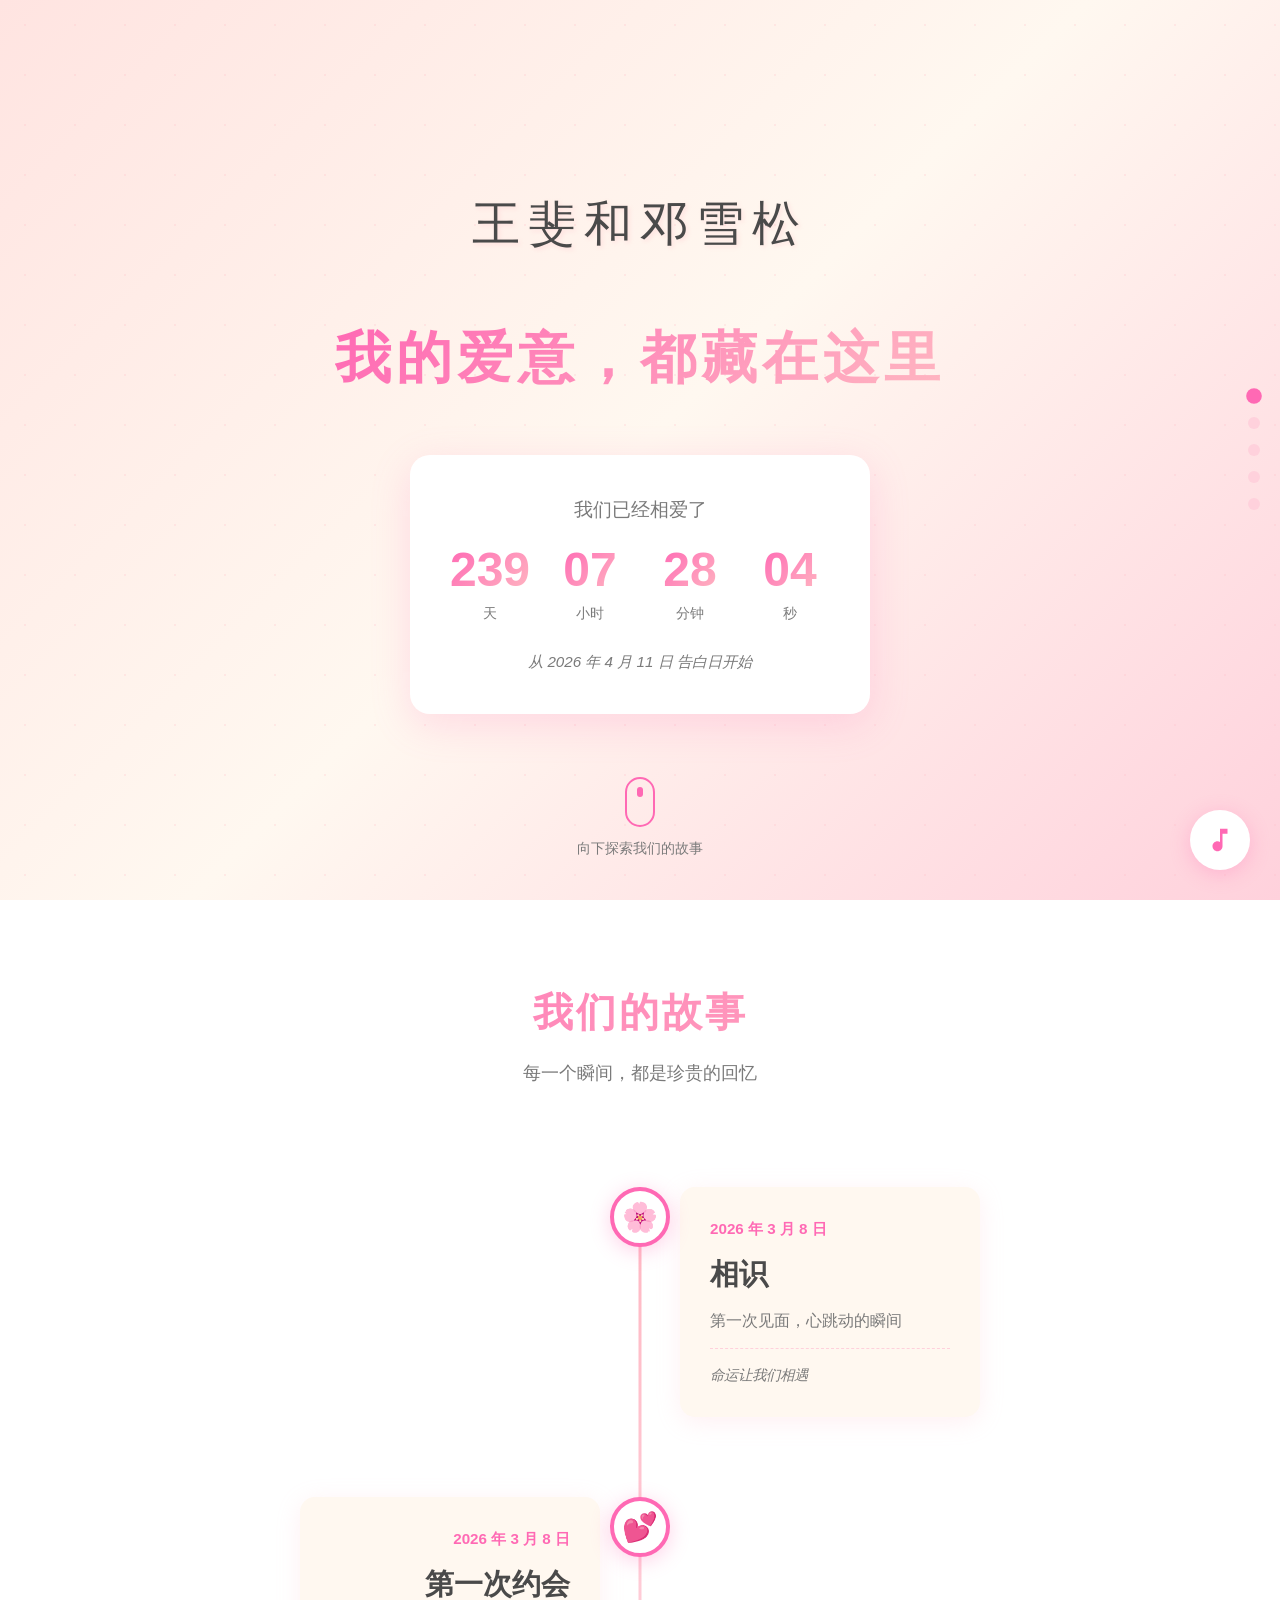
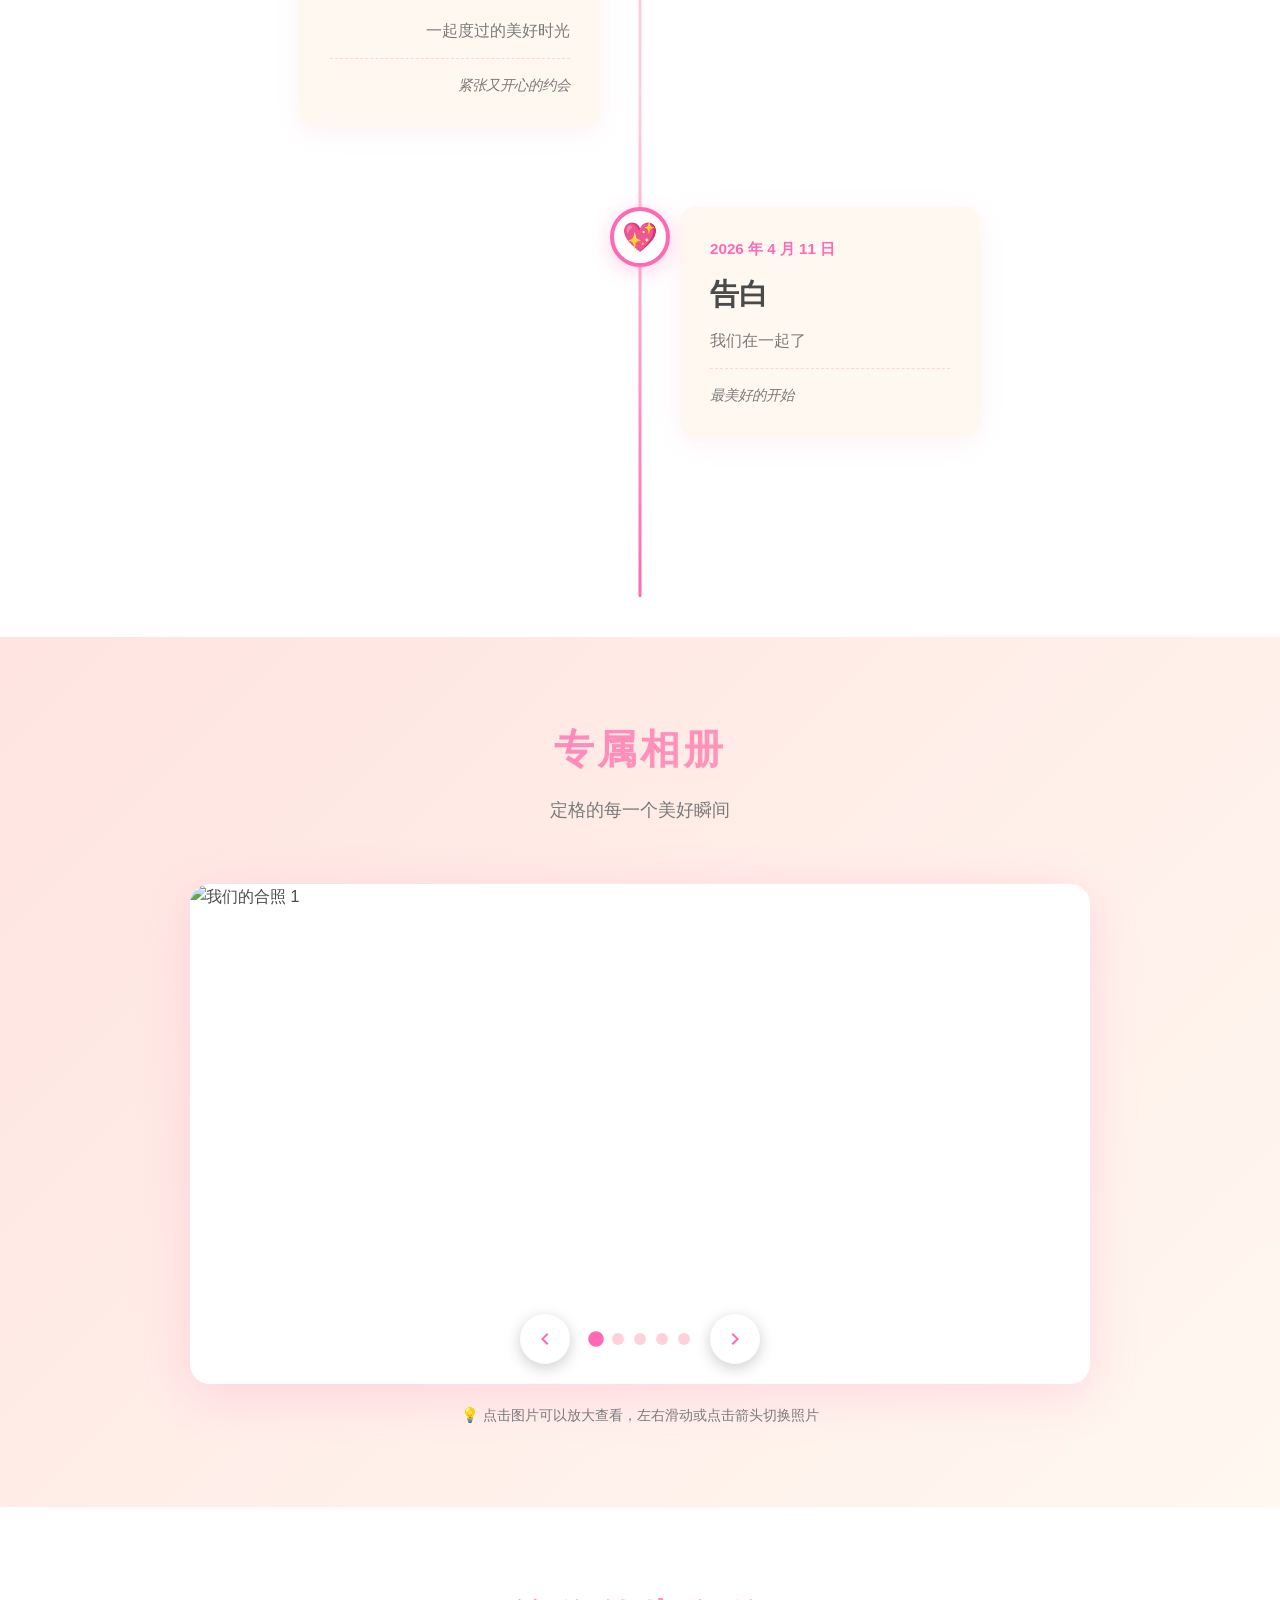
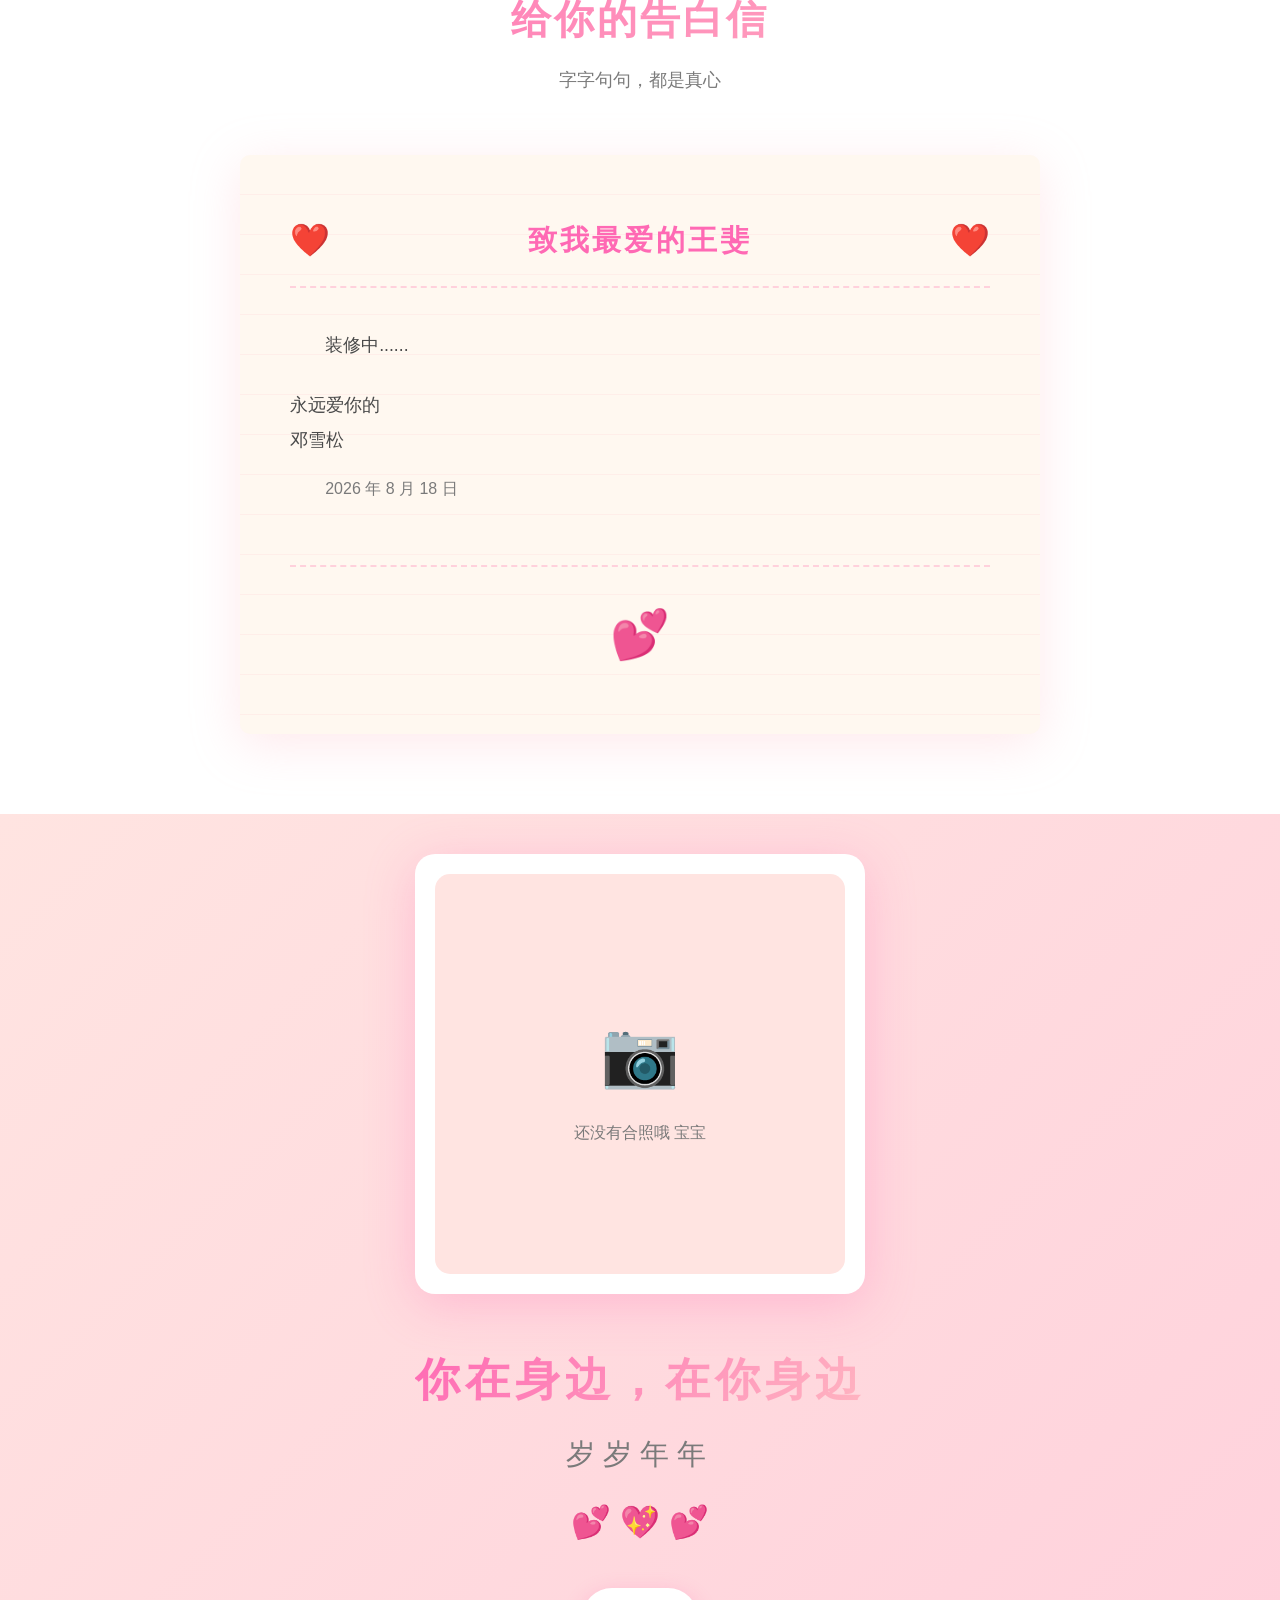
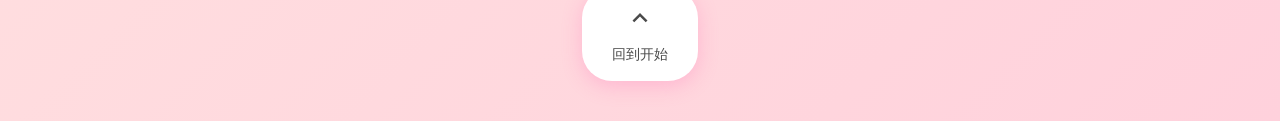
==== index.html @ 22fe51e7 "Update button labels and letter content in index.html Replaced button tags with Chinese characters a" ====
<!DOCTYPE html>
<html lang="zh-CN">
<head>
    <meta charset="UTF-8">
    <meta name="viewport" content="width=device-width, initial-scale=1.0">
    <title>王斐和邓雪松 - 我们的爱情故事</title>
    <link rel="stylesheet" href="css/style.css">
    <link rel="stylesheet" href="css/pages.css">
</head>
<body>
    <!-- 背景音乐控制 -->
    <div class="music-control" id="musicControl">
        <div class="music-icon">
            <svg viewBox="0 0 24 24" fill="currentColor">
                <path d="M12 3v10.55c-.59-.34-1.27-.55-2-.55-2.21 0-4 1.79-4 4s1.79 4 4 4 4-1.79 4-4V7h4V3h-6z"/>
            </svg>
        </div>
        <div class="music-status">音乐已暂停</div>
    </div>
    <audio id="bgMusic" loop>
        <source src="music/background.mp3" type="audio/mpeg">
        您的浏览器不支持 audio 元素。
    </audio>

    <!-- 爱心飘落容器 -->
    <div class="hearts-container" id="heartsContainer"></div>

    <!-- 首页封面 -->
    <section class="hero-section" id="home">
        <div class="hero-overlay"></div>
        <div class="hero-content fade-in">
            <div class="top-area">
                <h1 class="couple-names">王斐和邓雪松</h1>
            </div>
            <div class="middle-area">
                <h2 class="main-title">我的爱意，都藏在这里</h2>
            </div>
            <div class="bottom-area">
                <div class="timer-container">
                    <div class="timer-label">我们已经相爱了</div>
                    <div class="timer-display" id="timerDisplay">
                        <div class="time-unit">
                            <span class="time-number" id="days">0</span>
                            <span class="time-text">天</span>
                        </div>
                        <div class="time-unit">
                            <span class="time-number" id="hours">0</span>
                            <span class="time-text">小时</span>
                        </div>
                        <div class="time-unit">
                            <span class="time-number" id="minutes">0</span>
                            <span class="time-text">分钟</span>
                        </div>
                        <div class="time-unit">
                            <span class="time-number" id="seconds">0</span>
                            <span class="time-text">秒</span>
                        </div>
                    </div>
                    <div class="timer-start-date">从 2026 年 4 月 11 日 告白日开始</div>
                </div>
            </div>
        </div>
        <div class="scroll-hint">
            <div class="scroll-arrow"></div>
            <span>向下探索我们的故事</span>
        </div>
    </section>

    <!-- 时间线页面 -->
    <section class="timeline-section" id="timeline">
        <div class="section-container">
            <h2 class="section-title">我们的故事</h2>
            <p class="section-subtitle">每一个瞬间，都是珍贵的回忆</p>
            
            <div class="timeline-container">
                <div class="timeline-line"></div>
                
                <div class="timeline-item" data-date="2026-03-08">
                    <div class="timeline-dot">
                        <div class="dot-icon">🌸</div>
                    </div>
                    <div class="timeline-content">
                        <div class="timeline-date">2026 年 3 月 8 日</div>
                        <div class="timeline-title">相识</div>
                        <div class="timeline-description">第一次见面，心跳动的瞬间</div>
                        <div class="timeline-note">命运让我们相遇</div>
                    </div>
                </div>

                <div class="timeline-item" data-date="2026-03-08">
                    <div class="timeline-dot">
                        <div class="dot-icon">💕</div>
                    </div>
                    <div class="timeline-content">
                        <div class="timeline-date">2026 年 3 月 8 日</div>
                        <div class="timeline-title">第一次约会</div>
                        <div class="timeline-description">一起度过的美好时光</div>
                        <div class="timeline-note">紧张又开心的约会</div>
                    </div>
                </div>

                <div class="timeline-item" data-date="2026-04-11">
                    <div class="timeline-dot">
                        <div class="dot-icon">💖</div>
                    </div>
                    <div class="timeline-content">
                        <div class="timeline-date">2026 年 4 月 11 日</div>
                        <div class="timeline-title">告白</div>
                        <div class="timeline-description">我们在一起了</div>
                        <div class="timeline-note">最美好的开始</div>
                    </div>
                </div>
            </div>
        </div>
    </section>

    <!-- 专属相册页面 -->
    <section class="gallery-section" id="gallery">
        <div class="section-container">
            <h2 class="section-title">专属相册</h2>
            <p class="section-subtitle">定格的每一个美好瞬间</p>
            
            <div class="gallery-container">
                <div class="gallery-track" id="galleryTrack">
                    <div class="gallery-item">
                        <img src="images/photo1.jpg" alt="我们的合照 1" loading="lazy">
                    </div>
                    <div class="gallery-item">
                        <img src="images/photo2.jpg" alt="我们的合照 2" loading="lazy">
                    </div>
                    <div class="gallery-item">
                        <img src="images/photo3.jpg" alt="我们的合照 3" loading="lazy">
                    </div>
                    <div class="gallery-item">
                        <img src="images/photo4.jpg" alt="我们的合照 4" loading="lazy">
                    </div>
                    <div class="gallery-item">
                        <img src="images/photo5.jpg" alt="我们的合照 5" loading="lazy">
                    </div>
                </div>
                
                <div class="gallery-nav">
                    <button class="gallery-btn prev-btn" id="prevBtn">
                        <svg viewBox="0 0 24 24" fill="currentColor">
                            <path d="M15.41 7.41L14 6l-6 6 6 6 1.41-1.41L10.83 12z"/>
                        </svg>
                    </button>
                    <div class="gallery-dots" id="galleryDots"></div>
                    <button class="gallery-btn next-btn" id="nextBtn">
                        <svg viewBox="0 0 24 24" fill="currentColor">
                            <path d="M10 6L8.59 7.41 13.17 12l-4.58 4.59L10 18l6-6z"/>
                        </svg>
                    </button>
                </div>
            </div>
            
            <div class="gallery-note">
                💡 点击图片可以放大查看，左右滑动或点击箭头切换照片
            </div>
        </div>
    </section>

    <!-- 图片放大弹窗 -->
    <div class="lightbox" id="lightbox">
        <button class="lightbox-close" id="lightboxClose">
            <svg viewBox="0 0 24 24" fill="currentColor">
                <path d="M19 6.41L17.59 5 12 10.59 6.41 5 5 6.41 10.59 12 5 17.59 6.41 19 12 13.41 17.59 19 19 17.59 13.41 12z"/>
            </svg>
        </按钮>
        <button class="lightbox-nav prev-lightbox" id="prevLightbox">
            <svg viewBox="0 0 24 24" fill="currentColor">
                <path d="M15.41 7.41L14 6l-6 6 6 6 1.41-1.41L10.83 12z"/>
            </svg>
        </按钮>
        <div class="lightbox-content">
            <img id="lightboxImage" src="" alt="">
        </div>
        <button class="lightbox-nav next-lightbox" id="nextLightbox">
            <svg viewBox="0 0 24 24" fill="currentColor">
                <path d="M10 6L8.59 7.41 13.17 12l-4.58 4.59L10 18l6-6z"/>
            </svg>
        </button>
    </div>

    <!-- 告白信页面 -->
    <section class="letter-section" id="letter">
        <div class="section-container">
            <h2 class="section-title">给你的告白信</h2>
            <p class="section-subtitle">字字句句，都是真心</p>
            
            <div class="letter-container fade-in-up">
                <div class="letter-paper">
                    <div class="letter-header">
                        <span class="heart-decoration">❤️</span>
                        <div class="letter-title">致我最爱的王斐</div>
                        <span class="heart-decoration">❤️</span>
                    </div>
                    
                    <div class="letter-content">
                        <p>装修中......</p>
                        <!-- <p>亲爱的斐：</p>
                        
                        <p>有些藏在心底的爱意与温柔，面对面我总是嘴笨难言，不知道该如何好好表达，所以写下这封信，认认真真诉说我对你的满心欢喜。</p>
                        
                        <p>何其有幸，此生能够遇见你、拥有你。我总觉得，我们的感情是世间最温柔美好的模样，没有猜忌与消耗，只有双向的包容与珍惜。我们始终懂得换位思考，体谅彼此的不易、在意彼此的情绪，把对方的感受牢牢放在心上。这种双向奔赴的爱意，安稳又治愈，让我笃定，你就是我这辈子最值得的偏爱。</p>
                        
                        <p>我真的超级喜欢你，喜欢你的温柔细腻，喜欢你的善良纯粹。长久以来，你一直无微不至地照顾我、迁就我，把细碎的日常都打理得温暖又美好。你总能精准捕捉我的情绪，包容我的小缺点，用满满的爱意包裹着我，让我时刻都被幸福包围。和你在一起的每一分每一秒，都是平淡日子里最珍贵的光，让我原本普通的生活，变得温柔又滚烫。</p>
                        
                        <p>我承认我不算完美，嘴笨不善言辞，不擅长说动听的情话，偶尔没能及时捕捉你的小情绪，不懂怎么熟练哄你开心。但我所有的迟钝和笨拙，从来都不代表我不在意你，恰恰相反，你是我最放在心上、最珍惜的人。</p>
                        
                        <p>我的满心欢喜、全部的温柔与真心，通通都给了你。我贪恋和你相处的所有时光，贪恋你的温柔、你的陪伴，贪恋这份双向包容、彼此珍惜的真挚感情。只要身边是你，平淡的三餐四季、琐碎的日常烟火，都变得格外有意义。</p>
                        
                        <p>未来的漫漫前路，我不想只做被你偏爱的人，更想成为好好偏爱你的人。我会慢慢学着细腻、学着温柔，用心呵护我们的感情，好好珍惜独一无二的你。往后余生，岁岁年年，我想一直陪着你，与你双向奔赴、岁岁相守。何其有幸遇见你，未来漫漫朝夕，还请我的满心欢喜，多多指教。</p>
                        
                        <p class="letter-signature"> -->
                            永远爱你的<br>
                            邓雪松<br>
                            <span class="letter-date">2026 年 8 月 18 日</span>
                        </p>
                    </div>
                    
                    <div class="letter-footer">
                        <div class="seal">💕</div>
                    </div>
                </div>
            </div>
        </div>
    </section>

    <!-- 结尾页 -->
    <section class="ending-section" id="ending">
        <div class="ending-container">
            <div class="ending-photo-frame">
                <div class="ending-photo">
                    <img src="images/couple-photo.jpg" alt="我们的合照" id="endingPhoto">
                    <div class="photo-placeholder" id="photoPlaceholder">
                        <div class="placeholder-icon">📷</div>
                        <div class="placeholder-text">还没有合照哦 宝宝</div>
                    </div>
                </div>
            </div>
            
            <div class="ending-text">
                <h2 class="ending-title">你在身边，在你身边</h2>
                <p class="ending-subtitle">岁岁年年</p>
                <div class="ending-hearts">💕 💖 💕</div>
            </div>
            
            <div class="back-to-top" id="backToTop">
                <svg viewBox="0 0 24 24" fill="currentColor">
                    <path d="M12 8l-6 6 1.41 1.41L12 10.83l4.59 4.58L18 14z"/>
                </svg>
                <span>回到开始</span>
            </div>
        </div>
    </section>

    <!-- 导航按钮 -->
    <div class="nav-dots" id="navDots">
        <div class="nav-dot active" data-section="home" title="首页"></div>
        <div class="nav-dot" data-section="timeline" title="我们的故事"></div>
        <div class="nav-dot" data-section="gallery" title="专属相册"></div>
        <div class="nav-dot" data-section="letter" title="告白信"></div>
        <div class="nav-dot" data-section="ending" title="结尾"></div>
    </div>

    <script src="js/main.js"></script>
</body>
</html>
---- css/style.css ----
/* ===================================
   全局样式和基础配置
   =================================== */

* {
    margin: 0;
    padding: 0;
    box-sizing: border-box;
}

:root {
    /* 主色调 - 暖粉色系 */
    --primary-pink: #FFB6C1;
    --light-pink: #FFD1DC;
    --dark-pink: #FF69B4;
    --soft-pink: #FFE4E1;
    
    /* 辅助色 */
    --white: #FFFFFF;
    --cream: #FFF8F0;
    --text-dark: #4A4A4A;
    --text-light: #7A7A7A;
    --gold: #FFD700;
    
    /* 渐变 */
    --gradient-pink: linear-gradient(135deg, #FFB6C1 0%, #FFD1DC 100%);
    --gradient-warm: linear-gradient(135deg, #FFE4E1 0%, #FFF8F0 100%);
}

html {
    scroll-behavior: smooth;
    font-size: 16px;
}

body {
    font-family: 'PingFang SC', 'Microsoft YaHei', 'Helvetica Neue', Arial, sans-serif;
    background: var(--gradient-warm);
    color: var(--text-dark);
    line-height: 1.6;
    overflow-x: hidden;
    min-height: 100vh;
}

/* ===================================
   通用组件样式
   =================================== */

.section-container {
    max-width: 1200px;
    margin: 0 auto;
    padding: 80px 20px;
}

.section-title {
    font-size: 2.5rem;
    text-align: center;
    margin-bottom: 15px;
    background: linear-gradient(135deg, #FF69B4 0%, #FFB6C1 100%);
    -webkit-background-clip: text;
    -webkit-text-fill-color: transparent;
    background-clip: text;
    font-weight: 600;
    letter-spacing: 3px;
}

.section-subtitle {
    font-size: 1.1rem;
    text-align: center;
    color: var(--text-light);
    margin-bottom: 60px;
    font-weight: 300;
}

/* ===================================
   爱心飘落特效
   =================================== */

.hearts-container {
    position: fixed;
    top: 0;
    left: 0;
    width: 100%;
    height: 100%;
    pointer-events: none;
    z-index: 9999;
    overflow: hidden;
}

.falling-heart {
    position: absolute;
    font-size: 20px;
    animation: fall linear forwards;
    opacity: 0.8;
    user-select: none;
}

@keyframes fall {
    to {
        transform: translateY(100vh) rotate(360deg);
        opacity: 0;
    }
}

/* ===================================
   音乐控制
   =================================== */

.music-control {
    position: fixed;
    bottom: 30px;
    right: 30px;
    width: 60px;
    height: 60px;
    background: var(--white);
    border-radius: 50%;
    display: flex;
    align-items: center;
    justify-content: center;
    cursor: pointer;
    box-shadow: 0 4px 20px rgba(255, 105, 180, 0.3);
    z-index: 1000;
    transition: all 0.3s ease;
}

.music-control:hover {
    transform: scale(1.1);
    box-shadow: 0 6px 30px rgba(255, 105, 180, 0.5);
}

.music-icon {
    width: 30px;
    height: 30px;
    color: var(--dark-pink);
    animation: rotate 3s linear infinite;
}

.music-control.paused .music-icon {
    animation-play-state: paused;
}

.music-status {
    position: absolute;
    bottom: -25px;
    right: 0;
    font-size: 12px;
    color: var(--text-light);
    white-space: nowrap;
    opacity: 0;
    transition: opacity 0.3s ease;
}

.music-control:hover .music-status {
    opacity: 1;
}

@keyframes rotate {
    from {
        transform: rotate(0deg);
    }
    to {
        transform: rotate(360deg);
    }
}

/* ===================================
   导航点
   =================================== */

.nav-dots {
    position: fixed;
    right: 20px;
    top: 50%;
    transform: translateY(-50%);
    display: flex;
    flex-direction: column;
    gap: 15px;
    z-index: 1000;
}

.nav-dot {
    width: 12px;
    height: 12px;
    border-radius: 50%;
    background: var(--light-pink);
    cursor: pointer;
    transition: all 0.3s ease;
    position: relative;
}

.nav-dot::after {
    content: attr(title);
    position: absolute;
    right: 25px;
    top: 50%;
    transform: translateY(-50%);
    background: var(--white);
    padding: 5px 10px;
    border-radius: 15px;
    font-size: 12px;
    white-space: nowrap;
    opacity: 0;
    visibility: hidden;
    transition: all 0.3s ease;
    box-shadow: 0 2px 10px rgba(0, 0, 0, 0.1);
}

.nav-dot:hover::after {
    opacity: 1;
    visibility: visible;
}

.nav-dot.active {
    background: var(--dark-pink);
    transform: scale(1.3);
}

/* ===================================
   滚动动画
   =================================== */

.fade-in {
    opacity: 0;
    animation: fadeIn 1.5s ease forwards;
}

@keyframes fadeIn {
    from {
        opacity: 0;
    }
    to {
        opacity: 1;
    }
}

.fade-in-up {
    opacity: 0;
    transform: translateY(50px);
    transition: all 1s ease;
}

.fade-in-up.visible {
    opacity: 1;
    transform: translateY(0);
}

.scroll-animate {
    opacity: 0;
    transform: translateY(30px);
    transition: all 0.8s ease;
}

.scroll-animate.visible {
    opacity: 1;
    transform: translateY(0);
}

/* ===================================
   按钮点击效果
   =================================== */

.btn-heart-effect {
    position: relative;
    overflow: hidden;
}

.btn-heart-effect::before {
    content: '💕';
    position: absolute;
    font-size: 20px;
    pointer-events: none;
    animation: heartPop 0.6s ease-out forwards;
}

@keyframes heartPop {
    0% {
        transform: scale(0) translate(0, 0);
        opacity: 1;
    }
    100% {
        transform: scale(1.5) translate(var(--tx, 0), var(--ty, -50px));
        opacity: 0;
    }
}

/* ===================================
   响应式设计
   =================================== */

@media screen and (max-width: 768px) {
    html {
        font-size: 14px;
    }
    
    .section-container {
        padding: 60px 15px;
    }
    
    .section-title {
        font-size: 2rem;
    }
    
    .nav-dots {
        right: 10px;
    }
    
    .music-control {
        bottom: 20px;
        right: 20px;
        width: 50px;
        height: 50px;
    }
    
    .music-icon {
        width: 25px;
        height: 25px;
    }
}

@media screen and (max-width: 480px) {
    .section-title {
        font-size: 1.8rem;
        letter-spacing: 2px;
    }
    
    .section-subtitle {
        font-size: 1rem;
    }
}
---- css/pages.css ----
/* ===================================
   首页封面样式
   =================================== */

.hero-section {
    position: relative;
    height: 100vh;
    min-height: 600px;
    display: flex;
    align-items: center;
    justify-content: center;
    background: linear-gradient(135deg, #FFE4E1 0%, #FFF8F0 50%, #FFD1DC 100%);
    overflow: hidden;
}

.hero-overlay {
    position: absolute;
    top: 0;
    left: 0;
    width: 100%;
    height: 100%;
    background: url('data:image/svg+xml,<svg width="100" height="100" xmlns="http://www.w3.org/2000/svg"><circle cx="50" cy="50" r="2" fill="%23FFB6C1" opacity="0.3"/></svg>');
    background-size: 50px 50px;
    animation: float 20s ease-in-out infinite;
}

@keyframes float {
    0%, 100% {
        transform: translateY(0) rotate(0deg);
    }
    50% {
        transform: translateY(-20px) rotate(180deg);
    }
}

.hero-content {
    position: relative;
    z-index: 2;
    text-align: center;
    padding: 40px 20px;
    max-width: 800px;
}

.top-area {
    margin-bottom: 40px;
}

.couple-names {
    font-size: 3rem;
    font-weight: 300;
    color: var(--text-dark);
    letter-spacing: 8px;
    text-shadow: 2px 2px 4px rgba(255, 182, 193, 0.3);
    font-family: 'STKaiti', 'KaiTi', serif;
}

.middle-area {
    margin: 60px 0;
}

.main-title {
    font-size: 3.5rem;
    font-weight: 600;
    background: linear-gradient(135deg, #FF69B4 0%, #FFB6C1 100%);
    -webkit-background-clip: text;
    -webkit-text-fill-color: transparent;
    background-clip: text;
    text-shadow: none;
    letter-spacing: 5px;
    line-height: 1.3;
}

.bottom-area {
    margin-top: 60px;
}

.timer-container {
    background: var(--white);
    padding: 40px;
    border-radius: 20px;
    box-shadow: 0 10px 40px rgba(255, 105, 180, 0.2);
    display: inline-block;
}

.timer-label {
    font-size: 1.2rem;
    color: var(--text-light);
    margin-bottom: 20px;
    font-weight: 300;
}

.timer-display {
    display: flex;
    gap: 20px;
    justify-content: center;
    flex-wrap: wrap;
}

.time-unit {
    display: flex;
    flex-direction: column;
    align-items: center;
    min-width: 80px;
}

.time-number {
    font-size: 3rem;
    font-weight: 600;
    background: linear-gradient(135deg, #FF69B4 0%, #FFB6C1 100%);
    -webkit-background-clip: text;
    -webkit-text-fill-color: transparent;
    background-clip: text;
    line-height: 1;
}

.time-text {
    font-size: 0.9rem;
    color: var(--text-light);
    margin-top: 8px;
}

.timer-start-date {
    margin-top: 25px;
    font-size: 0.95rem;
    color: var(--text-light);
    font-style: italic;
}

.scroll-hint {
    position: absolute;
    bottom: 40px;
    left: 50%;
    transform: translateX(-50%);
    display: flex;
    flex-direction: column;
    align-items: center;
    gap: 10px;
    color: var(--text-light);
    font-size: 0.9rem;
    cursor: pointer;
    z-index: 2;
}

.scroll-arrow {
    width: 30px;
    height: 50px;
    border: 2px solid var(--dark-pink);
    border-radius: 15px;
    position: relative;
}

.scroll-arrow::before {
    content: '';
    position: absolute;
    top: 8px;
    left: 50%;
    transform: translateX(-50%);
    width: 6px;
    height: 10px;
    background: var(--dark-pink);
    border-radius: 3px;
    animation: scrollDown 2s ease-in-out infinite;
}

@keyframes scrollDown {
    0%, 100% {
        opacity: 0;
        transform: translateX(-50%) translateY(0);
    }
    50% {
        opacity: 1;
        transform: translateX(-50%) translateY(15px);
    }
}

/* ===================================
   时间线页面样式
   =================================== */

.timeline-section {
    background: var(--white);
    position: relative;
}

.timeline-container {
    position: relative;
    max-width: 800px;
    margin: 0 auto;
    padding: 40px 20px;
}

.timeline-line {
    position: absolute;
    left: 50%;
    transform: translateX(-50%);
    width: 3px;
    height: 100%;
    background: linear-gradient(to bottom, #FFB6C1, #FFD1DC, #FF69B4);
    border-radius: 2px;
}

.timeline-item {
    position: relative;
    margin-bottom: 80px;
    width: 50%;
    padding: 0 40px;
    opacity: 0;
    transform: translateY(50px);
    transition: all 0.8s ease;
}

.timeline-item.visible {
    opacity: 1;
    transform: translateY(0);
}

.timeline-item:nth-child(odd) {
    left: 0;
    text-align: right;
}

.timeline-item:nth-child(even) {
    left: 50%;
    text-align: left;
}

.timeline-dot {
    position: absolute;
    top: 0;
    width: 60px;
    height: 60px;
    background: var(--white);
    border: 4px solid var(--dark-pink);
    border-radius: 50%;
    display: flex;
    align-items: center;
    justify-content: center;
    z-index: 2;
    box-shadow: 0 4px 20px rgba(255, 105, 180, 0.3);
}

.timeline-item:nth-child(odd) .timeline-dot {
    right: -30px;
}

.timeline-item:nth-child(even) .timeline-dot {
    left: -30px;
}

.dot-icon {
    font-size: 1.8rem;
}

.timeline-content {
    background: var(--cream);
    padding: 30px;
    border-radius: 15px;
    box-shadow: 0 5px 25px rgba(255, 182, 193, 0.2);
    transition: all 0.3s ease;
}

.timeline-content:hover {
    transform: translateY(-5px);
    box-shadow: 0 10px 35px rgba(255, 105, 180, 0.3);
}

.timeline-date {
    font-size: 0.95rem;
    color: var(--dark-pink);
    font-weight: 600;
    margin-bottom: 10px;
}

.timeline-title {
    font-size: 1.8rem;
    color: var(--text-dark);
    margin-bottom: 10px;
    font-weight: 600;
}

.timeline-description {
    font-size: 1rem;
    color: var(--text-light);
    margin-bottom: 15px;
    line-height: 1.6;
}

.timeline-note {
    font-size: 0.9rem;
    color: var(--text-light);
    font-style: italic;
    padding-top: 15px;
    border-top: 1px dashed var(--light-pink);
}

/* ===================================
   相册页面样式
   =================================== */

.gallery-section {
    background: var(--gradient-warm);
}

.gallery-container {
    position: relative;
    max-width: 900px;
    margin: 0 auto;
    overflow: hidden;
    border-radius: 20px;
    box-shadow: 0 10px 50px rgba(255, 105, 180, 0.2);
    background: var(--white);
}

.gallery-track {
    display: flex;
    transition: transform 0.6s cubic-bezier(0.4, 0, 0.2, 1);
}

.gallery-item {
    min-width: 100%;
    height: 500px;
    overflow: hidden;
    cursor: pointer;
}

.gallery-item img {
    width: 100%;
    height: 100%;
    object-fit: cover;
    transition: transform 0.5s ease;
}

.gallery-item:hover img {
    transform: scale(1.1);
}

.gallery-nav {
    position: absolute;
    bottom: 20px;
    left: 50%;
    transform: translateX(-50%);
    display: flex;
    align-items: center;
    gap: 20px;
    z-index: 10;
}

.gallery-btn {
    width: 50px;
    height: 50px;
    border-radius: 50%;
    background: var(--white);
    border: none;
    display: flex;
    align-items: center;
    justify-content: center;
    cursor: pointer;
    transition: all 0.3s ease;
    box-shadow: 0 4px 15px rgba(0, 0, 0, 0.2);
}

.gallery-btn:hover {
    background: var(--dark-pink);
    transform: scale(1.1);
}

.gallery-btn svg {
    width: 24px;
    height: 24px;
    color: var(--dark-pink);
}

.gallery-btn:hover svg {
    color: var(--white);
}

.gallery-dots {
    display: flex;
    gap: 10px;
}

.gallery-dot {
    width: 12px;
    height: 12px;
    border-radius: 50%;
    background: var(--light-pink);
    cursor: pointer;
    transition: all 0.3s ease;
}

.gallery-dot.active {
    background: var(--dark-pink);
    transform: scale(1.3);
}

.gallery-note {
    text-align: center;
    margin-top: 20px;
    font-size: 0.9rem;
    color: var(--text-light);
}

/* 图片放大弹窗 */
.lightbox {
    position: fixed;
    top: 0;
    left: 0;
    width: 100%;
    height: 100%;
    background: rgba(0, 0, 0, 0.9);
    display: none;
    align-items: center;
    justify-content: center;
    z-index: 10000;
    opacity: 0;
    transition: opacity 0.3s ease;
}

.lightbox.active {
    display: flex;
    opacity: 1;
}

.lightbox-close {
    position: absolute;
    top: 30px;
    right: 30px;
    width: 50px;
    height: 50px;
    border-radius: 50%;
    background: var(--white);
    border: none;
    cursor: pointer;
    display: flex;
    align-items: center;
    justify-content: center;
    transition: all 0.3s ease;
    z-index: 10;
}

.lightbox-close:hover {
    transform: rotate(90deg);
    background: var(--dark-pink);
}

.lightbox-close svg {
    width: 30px;
    height: 30px;
    color: var(--text-dark);
}

.lightbox-close:hover svg {
    color: var(--white);
}

.lightbox-nav {
    position: absolute;
    top: 50%;
    transform: translateY(-50%);
    width: 60px;
    height: 60px;
    border-radius: 50%;
    background: var(--white);
    border: none;
    cursor: pointer;
    display: flex;
    align-items: center;
    justify-content: center;
    transition: all 0.3s ease;
    z-index: 10;
}

.lightbox-nav:hover {
    background: var(--dark-pink);
    transform: translateY(-50%) scale(1.1);
}

.lightbox-nav svg {
    width: 35px;
    height: 35px;
    color: var(--text-dark);
}

.lightbox-nav:hover svg {
    color: var(--white);
}

.prev-lightbox {
    left: 30px;
}

.next-lightbox {
    right: 30px;
}

.lightbox-content {
    max-width: 90%;
    max-height: 90%;
}

.lightbox-content img {
    max-width: 100%;
    max-height: 90vh;
    object-fit: contain;
    border-radius: 10px;
}

/* ===================================
   告白信页面样式
   =================================== */

.letter-section {
    background: var(--white);
}

.letter-container {
    max-width: 800px;
    margin: 0 auto;
}

.letter-paper {
    background: var(--cream);
    padding: 60px 50px;
    border-radius: 10px;
    box-shadow: 0 10px 50px rgba(255, 182, 193, 0.3);
    position: relative;
    background-image: 
        repeating-linear-gradient(transparent, transparent 39px, rgba(255, 182, 193, 0.3) 40px);
}

.letter-header {
    display: flex;
    justify-content: space-between;
    align-items: center;
    margin-bottom: 40px;
    padding-bottom: 20px;
    border-bottom: 2px dashed var(--light-pink);
}

.heart-decoration {
    font-size: 2rem;
}

.letter-title {
    font-size: 1.8rem;
    font-weight: 600;
    color: var(--dark-pink);
    font-family: 'STKaiti', 'KaiTi', serif;
    letter-spacing: 3px;
}

.letter-content {
    font-size: 1.1rem;
    line-height: 2;
    color: var(--text-dark);
    text-indent: 2em;
}

.letter-content p {
    margin-bottom: 25px;
    text-align: justify;
}

.letter-signature {
    text-align: right;
    margin-top: 50px;
    font-family: 'STKaiti', 'KaiTi', serif;
    font-size: 1.2rem;
}

.letter-signature br {
    margin: 10px 0;
}

.letter-date {
    font-size: 1rem;
    color: var(--text-light);
    margin-top: 15px;
    display: block;
}

.letter-footer {
    text-align: center;
    margin-top: 60px;
    padding-top: 30px;
    border-top: 2px dashed var(--light-pink);
}

.seal {
    font-size: 3rem;
    display: inline-block;
    animation: pulse 2s ease-in-out infinite;
}

@keyframes pulse {
    0%, 100% {
        transform: scale(1);
    }
    50% {
        transform: scale(1.2);
    }
}

/* ===================================
   结尾页样式
   =================================== */

.ending-section {
    background: linear-gradient(135deg, #FFE4E1 0%, #FFD1DC 100%);
    min-height: 100vh;
    display: flex;
    align-items: center;
    justify-content: center;
}

.ending-container {
    text-align: center;
    padding: 40px 20px;
}

.ending-photo-frame {
    max-width: 600px;
    margin: 0 auto 50px;
    padding: 20px;
    background: var(--white);
    border-radius: 20px;
    box-shadow: 0 10px 50px rgba(255, 105, 180, 0.3);
}

.ending-photo {
    position: relative;
    width: 100%;
    height: 400px;
    border-radius: 15px;
    overflow: hidden;
    background: var(--soft-pink);
}

.ending-photo img {
    width: 100%;
    height: 100%;
    object-fit: cover;
    display: none;
}

.photo-placeholder {
    width: 100%;
    height: 100%;
    display: flex;
    flex-direction: column;
    align-items: center;
    justify-content: center;
    gap: 15px;
    color: var(--text-light);
}

.placeholder-icon {
    font-size: 4rem;
}

.placeholder-text {
    font-size: 1rem;
}

.ending-text {
    margin-bottom: 40px;
}

.ending-title {
    font-size: 2.8rem;
    font-weight: 600;
    background: linear-gradient(135deg, #FF69B4 0%, #FFB6C1 100%);
    -webkit-background-clip: text;
    -webkit-text-fill-color: transparent;
    background-clip: text;
    margin-bottom: 15px;
    letter-spacing: 5px;
}

.ending-subtitle {
    font-size: 1.8rem;
    color: var(--text-light);
    font-weight: 300;
    letter-spacing: 8px;
}

.ending-hearts {
    font-size: 2rem;
    margin-top: 20px;
    animation: heartbeat 1.5s ease-in-out infinite;
}

@keyframes heartbeat {
    0%, 100% {
        transform: scale(1);
    }
    50% {
        transform: scale(1.1);
    }
}

.back-to-top {
    display: inline-flex;
    flex-direction: column;
    align-items: center;
    gap: 10px;
    padding: 15px 30px;
    background: var(--white);
    border-radius: 30px;
    cursor: pointer;
    transition: all 0.3s ease;
    box-shadow: 0 5px 20px rgba(255, 105, 180, 0.3);
    color: var(--text-dark);
    font-size: 0.9rem;
}

.back-to-top:hover {
    background: var(--dark-pink);
    color: var(--white);
    transform: translateY(-5px);
    box-shadow: 0 10px 30px rgba(255, 105, 180, 0.5);
}

.back-to-top svg {
    width: 30px;
    height: 30px;
}

/* ===================================
   响应式适配
   =================================== */

@media screen and (max-width: 768px) {
    .couple-names {
        font-size: 2rem;
        letter-spacing: 5px;
    }
    
    .main-title {
        font-size: 2.5rem;
    }
    
    .timer-container {
        padding: 25px 20px;
    }
    
    .time-number {
        font-size: 2rem;
    }
    
    .time-unit {
        min-width: 60px;
    }
    
    .timeline-line {
        left: 20px;
    }
    
    .timeline-item {
        width: 100%;
        left: 0 !important;
        text-align: left !important;
        padding-left: 80px;
        padding-right: 20px;
    }
    
    .timeline-dot {
        left: -60px !important;
        right: auto !important;
        width: 50px;
        height: 50px;
    }
    
    .dot-icon {
        font-size: 1.5rem;
    }
    
    .gallery-item {
        height: 350px;
    }
    
    .lightbox-nav {
        width: 50px;
        height: 50px;
    }
    
    .prev-lightbox {
        left: 15px;
    }
    
    .next-lightbox {
        right: 15px;
    }
    
    .lightbox-close {
        top: 15px;
        right: 15px;
        width: 40px;
        height: 40px;
    }
    
    .letter-paper {
        padding: 40px 25px;
    }
    
    .letter-title {
        font-size: 1.5rem;
    }
    
    .letter-content {
        font-size: 1rem;
        line-height: 1.8;
    }
    
    .ending-photo {
        height: 300px;
    }
    
    .ending-title {
        font-size: 2rem;
        letter-spacing: 3px;
    }
    
    .ending-subtitle {
        font-size: 1.5rem;
        letter-spacing: 5px;
    }
}

@media screen and (max-width: 480px) {
    .couple-names {
        font-size: 1.5rem;
        letter-spacing: 3px;
    }
    
    .main-title {
        font-size: 2rem;
    }
    
    .timer-display {
        gap: 10px;
    }
    
    .time-number {
        font-size: 1.5rem;
    }
    
    .time-text {
        font-size: 0.8rem;
    }
    
    .section-title {
        font-size: 1.6rem;
    }
    
    .gallery-item {
        height: 280px;
    }
    
    .ending-photo {
        height: 250px;
    }
}
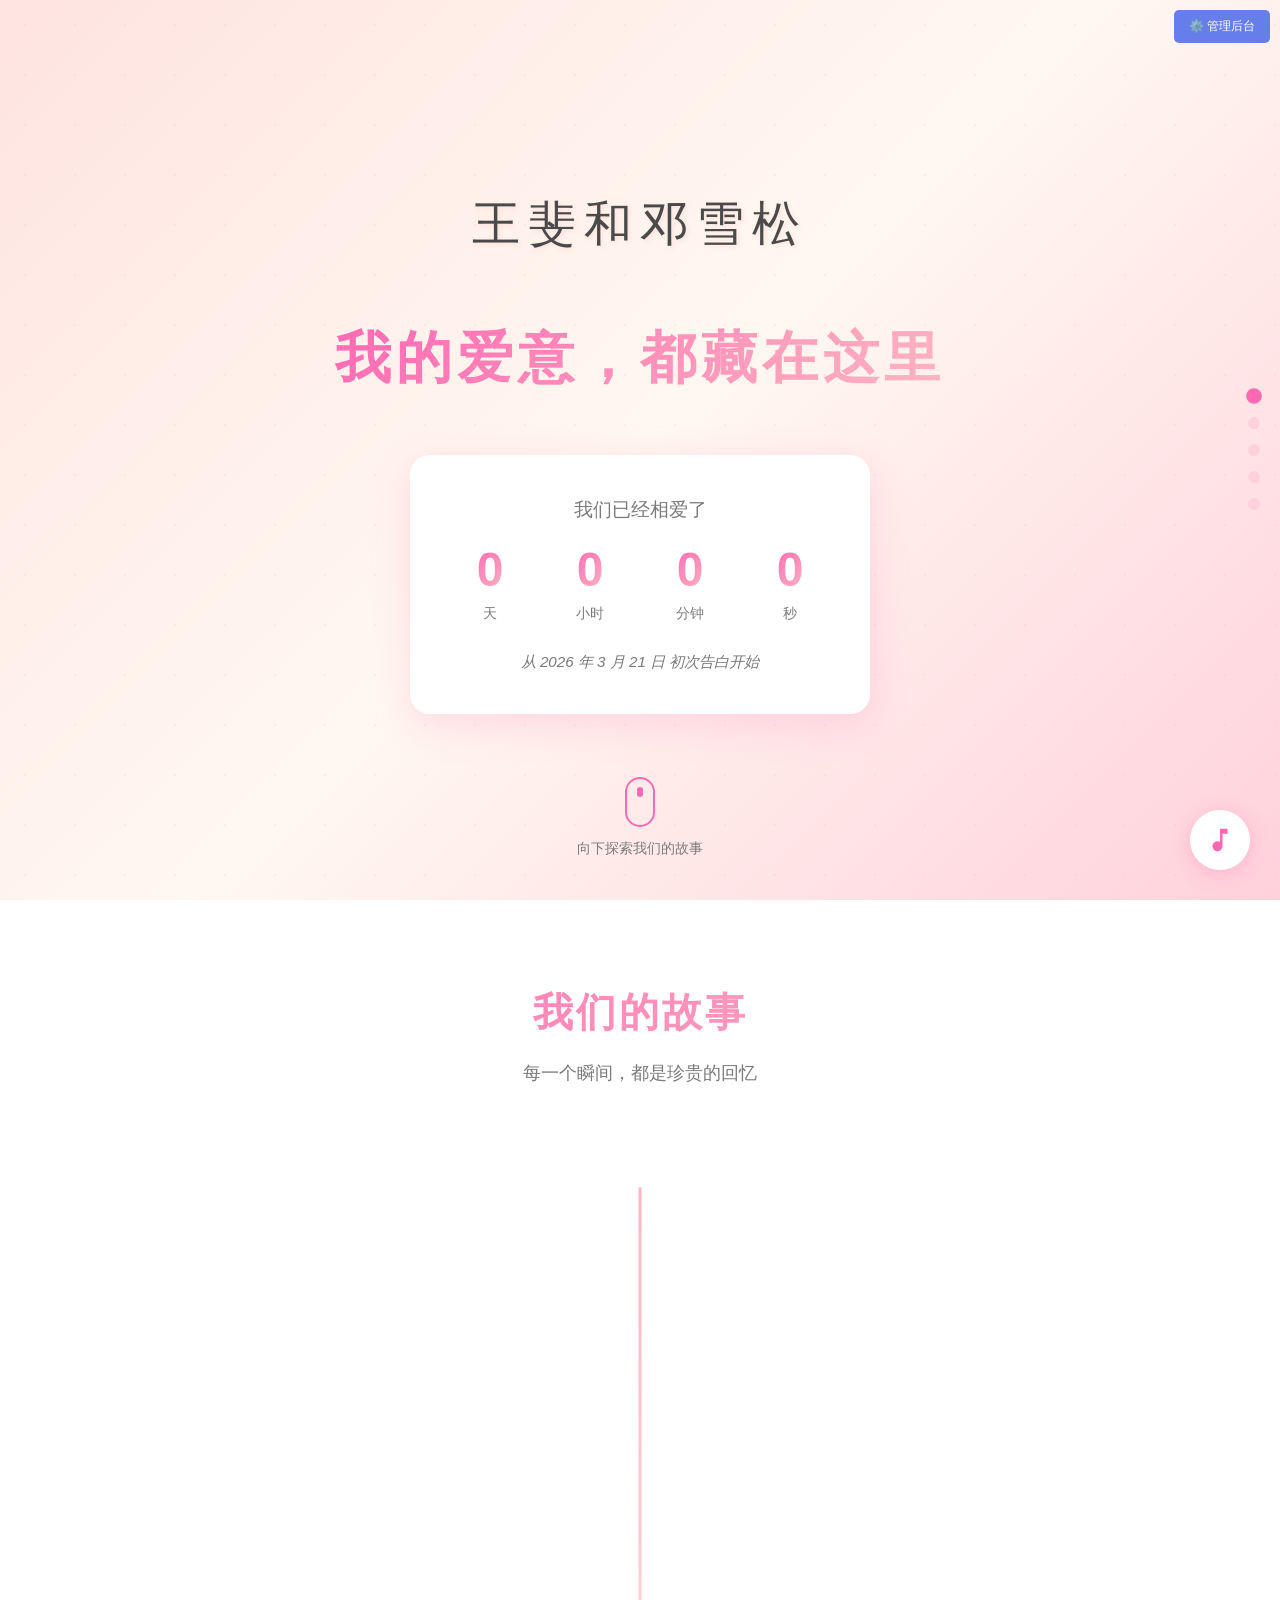
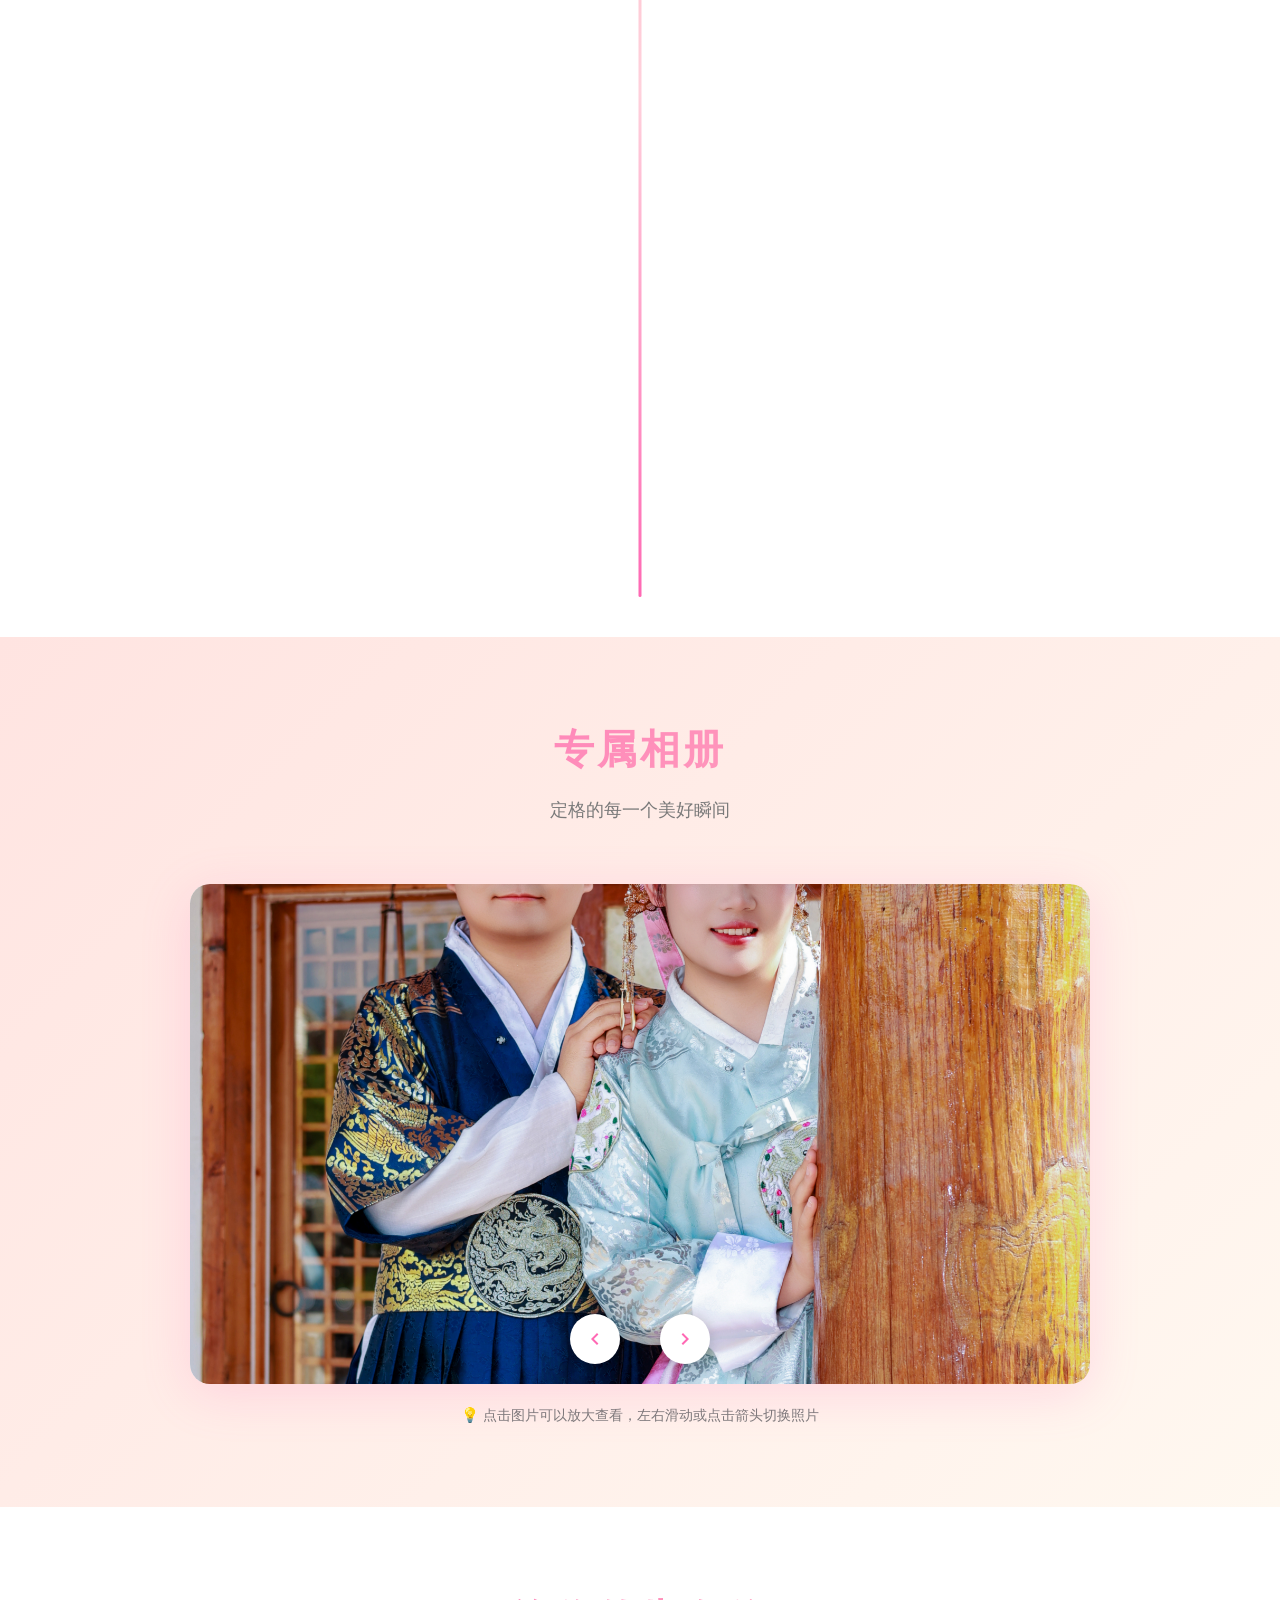
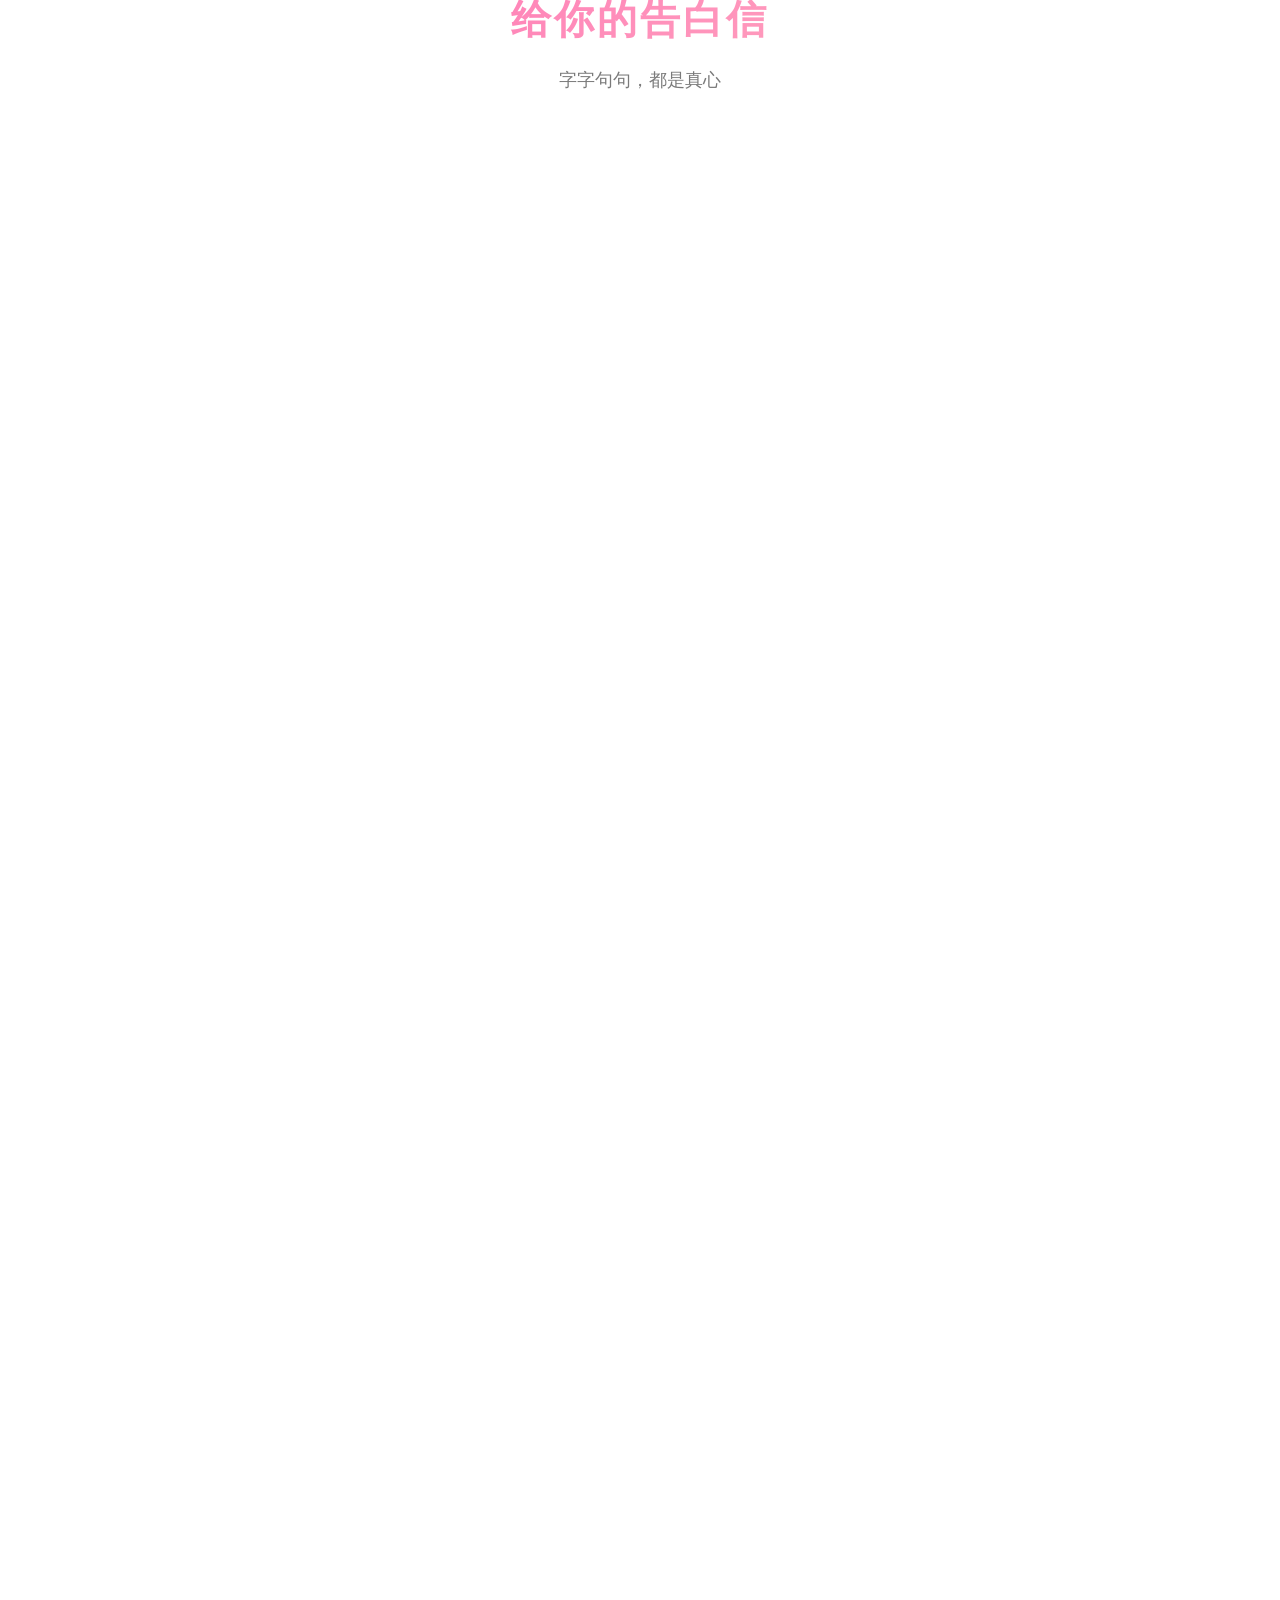
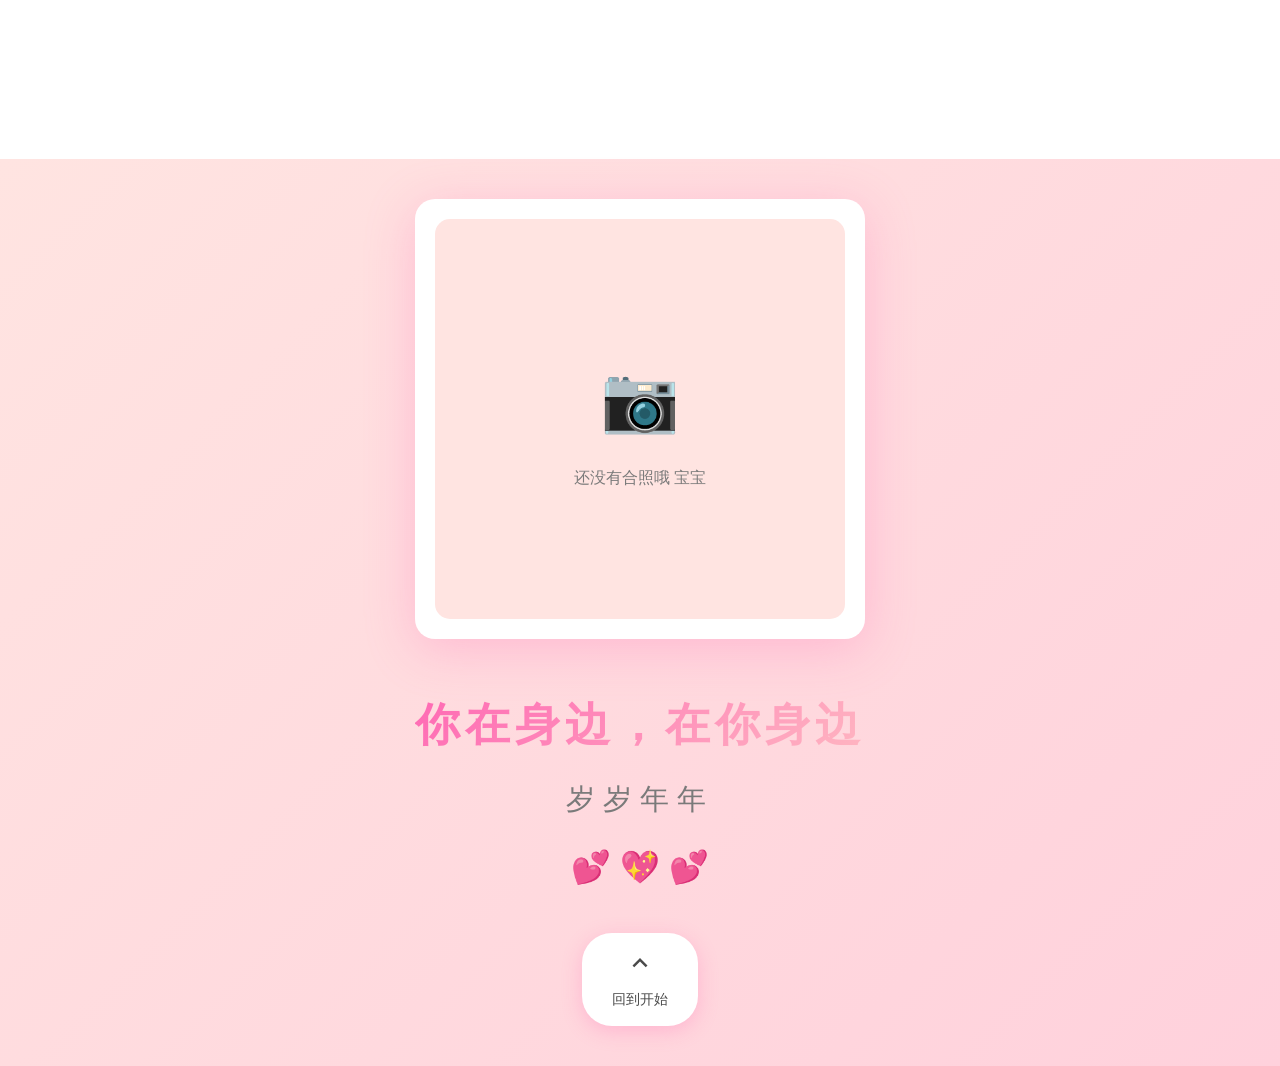
==== commit 2ca12fd2: "添加照片" ====
--- a/index.html
+++ b/index.html
@@ -8,6 +8,10 @@
     <link rel="stylesheet" href="css/pages.css">
 </head>
 <body>
+    <!-- 管理后台入口（可选） -->
+    <div style="position: fixed; top: 10px; right: 10px; z-index: 9999;">
+        <button onclick="window.open('admin/login.html')" style="padding: 8px 15px; background: #667eea; color: white; border: none; border-radius: 5px; cursor: pointer; font-size: 12px;">⚙️ 管理后台</button>
+    </div>
     <!-- 背景音乐控制 -->
     <div class="music-control" id="musicControl">
         <div class="music-icon">
@@ -18,9 +22,9 @@
         <div class="music-status">音乐已暂停</div>
     </div>
     <audio id="bgMusic" loop>
-        <source src="music/background.mp3" type="audio/mpeg">
+        <source src="music/background.mp3" type="audio/mpeg" id="bgMusicSource">
         您的浏览器不支持 audio 元素。
-    </audio>
+     </audio>
 
     <!-- 爱心飘落容器 -->
     <div class="hearts-container" id="heartsContainer"></div>
@@ -56,7 +60,7 @@
                             <span class="time-text">秒</span>
                         </div>
                     </div>
-                    <div class="timer-start-date">从 2026 年 4 月 11 日 告白日开始</div>
+                    <div class="timer-start-date">从 2026 年 3 月 21 日 初次告白开始</div>
                 </div>
             </div>
         </div>
@@ -136,6 +140,12 @@
                     </div>
                     <div class="gallery-item">
                         <img src="images/photo5.jpg" alt="我们的合照 5" loading="lazy">
+                    </div>
+                    <div class="gallery-item">
+                        <img src="images/photo6.jpg" alt="我们的合照 6" loading="lazy">
+                    </div>
+                    <div class="gallery-item">
+                        <img src="images/photo7.jpg" alt="我们的合照 7" loading="lazy">
                     </div>
                 </div>
                 
@@ -197,8 +207,8 @@
                     </div>
                     
                     <div class="letter-content">
-                        <p>装修中......</p>
-                        <!-- <p>亲爱的斐：</p>
+                        <!----><p>装修中......</p>
+                         <p>亲爱的斐：</p>
                         
                         <p>有些藏在心底的爱意与温柔，面对面我总是嘴笨难言，不知道该如何好好表达，所以写下这封信，认认真真诉说我对你的满心欢喜。</p>
                         
@@ -212,7 +222,7 @@
                         
                         <p>未来的漫漫前路，我不想只做被你偏爱的人，更想成为好好偏爱你的人。我会慢慢学着细腻、学着温柔，用心呵护我们的感情，好好珍惜独一无二的你。往后余生，岁岁年年，我想一直陪着你，与你双向奔赴、岁岁相守。何其有幸遇见你，未来漫漫朝夕，还请我的满心欢喜，多多指教。</p>
                         
-                        <p class="letter-signature"> -->
+                        <p class="letter-signature">
                             永远爱你的<br>
                             邓雪松<br>
                             <span class="letter-date">2026 年 8 月 18 日</span>
@@ -264,6 +274,8 @@
         <div class="nav-dot" data-section="ending" title="结尾"></div>
     </div>
 
+    <!-- 先加载配置加载器，再加载主脚本 -->
+    <script src="js/config-loader.js"></script>
     <script src="js/main.js"></script>
 </body>
 </html>
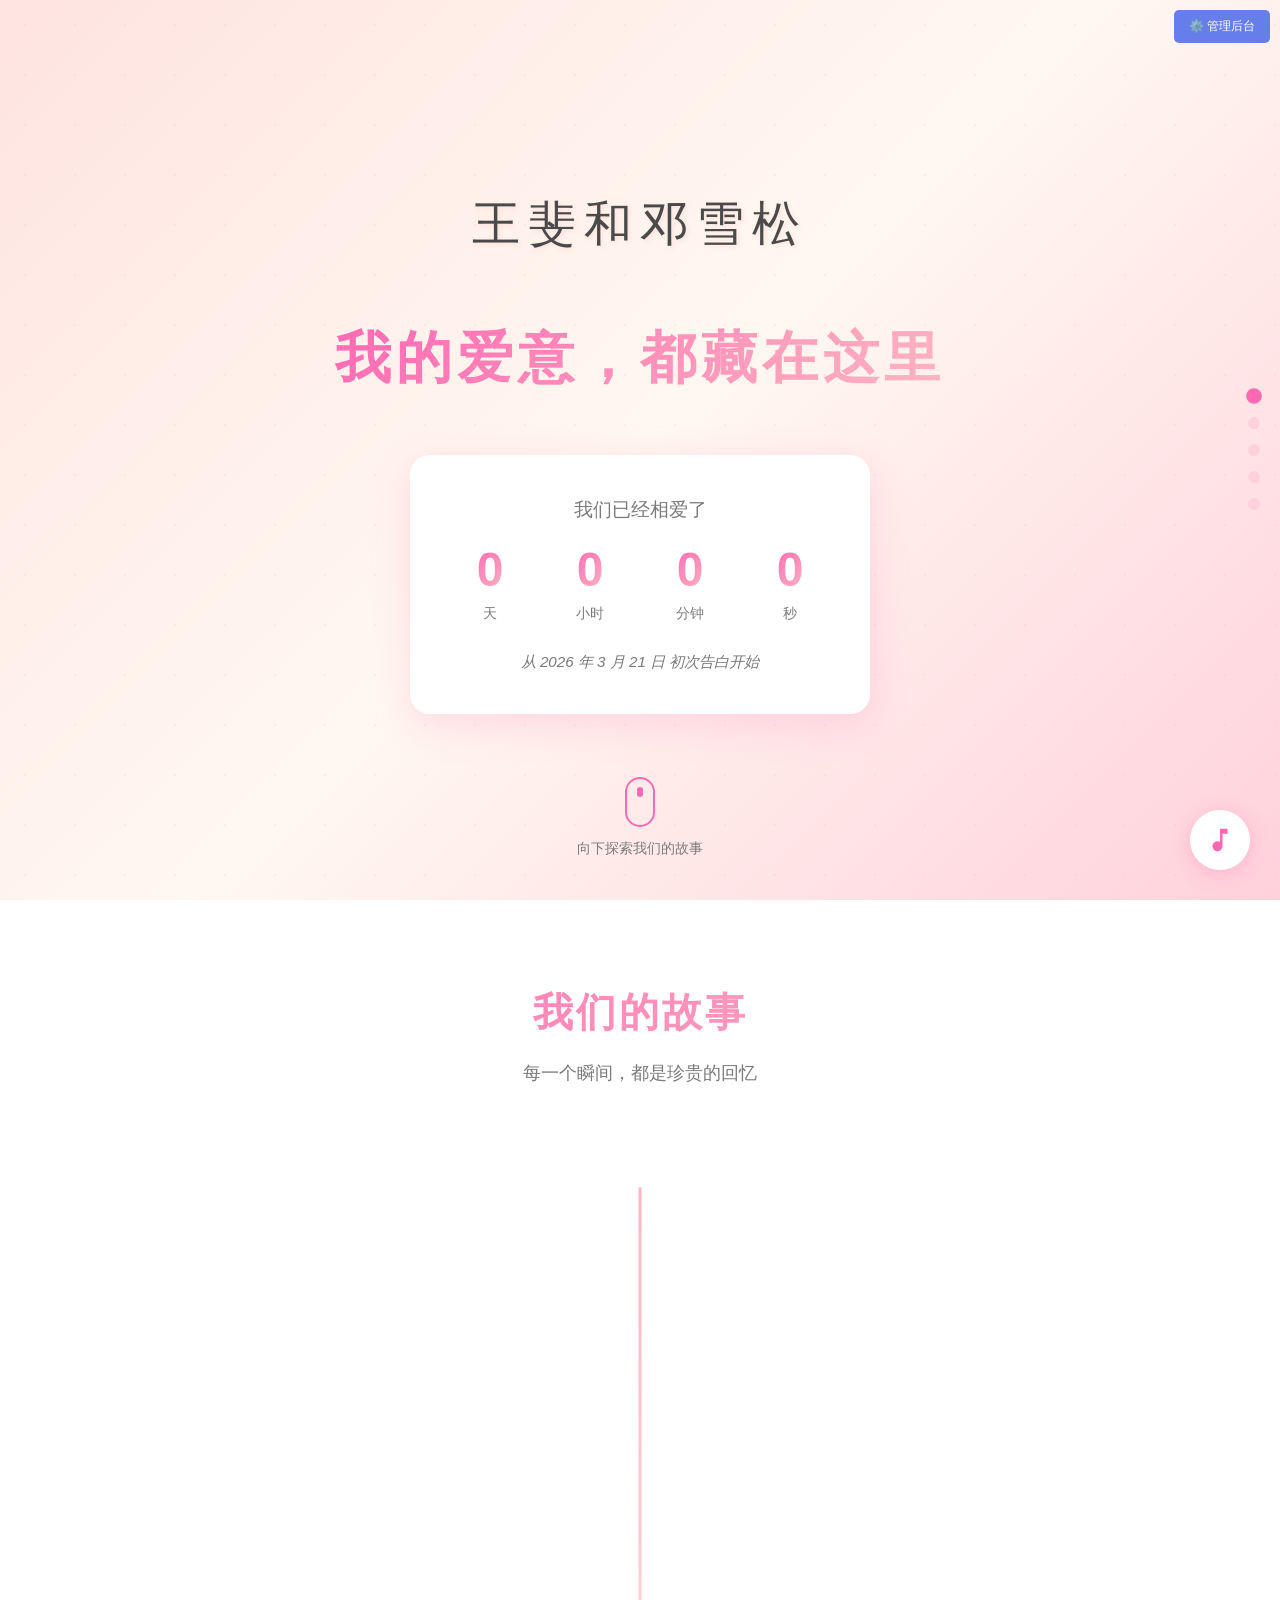
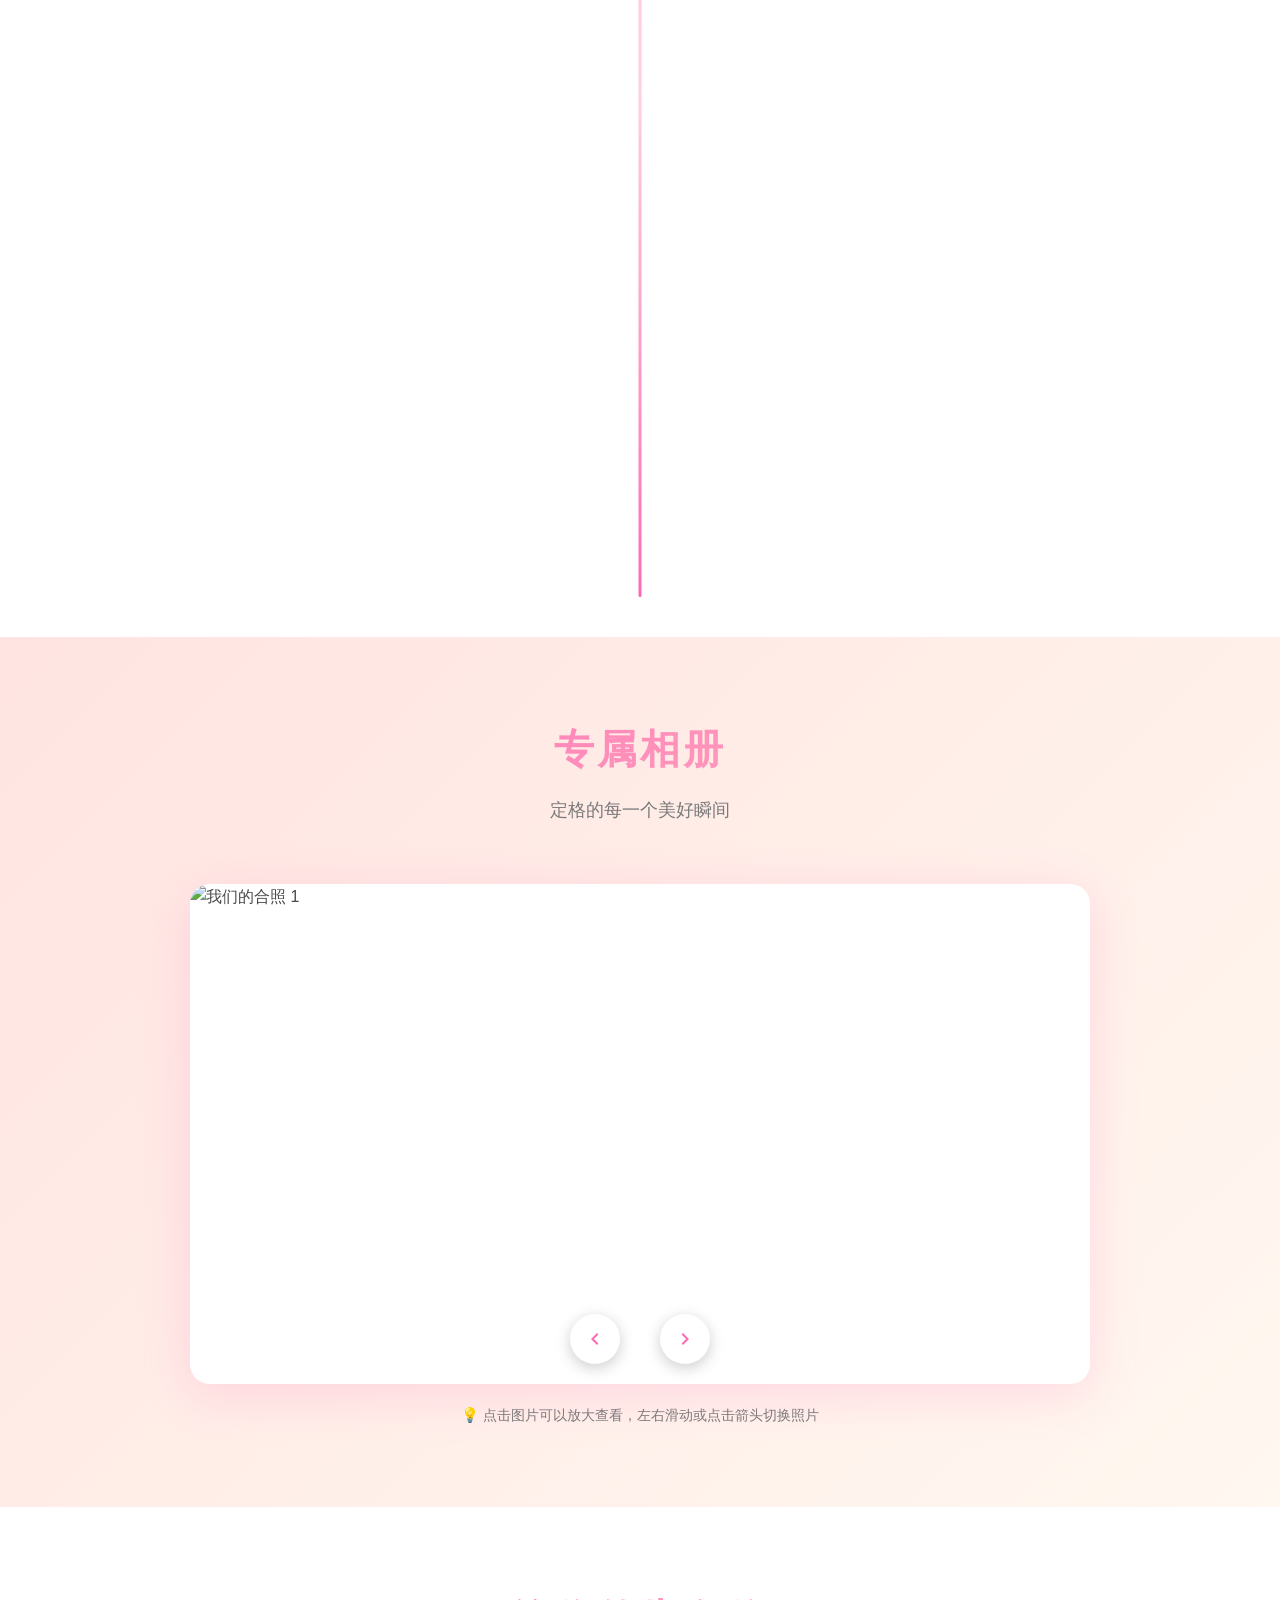
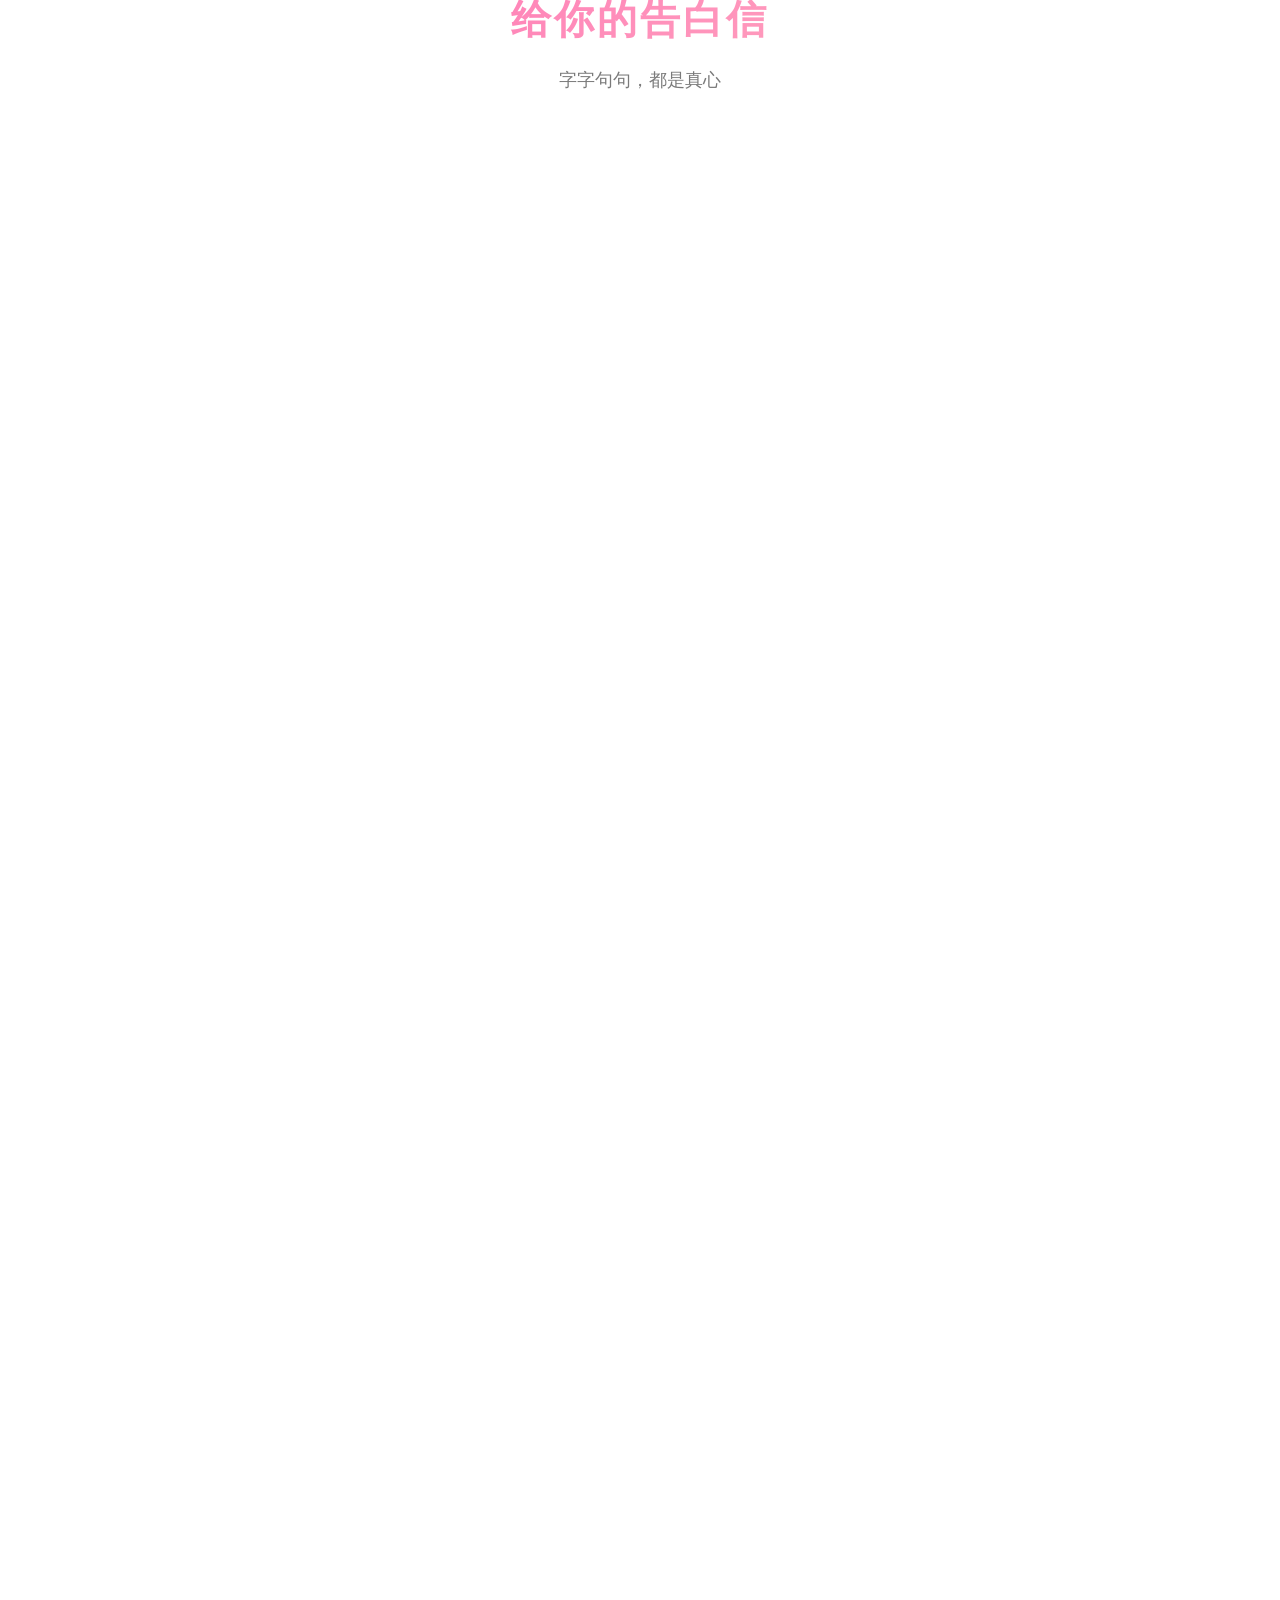
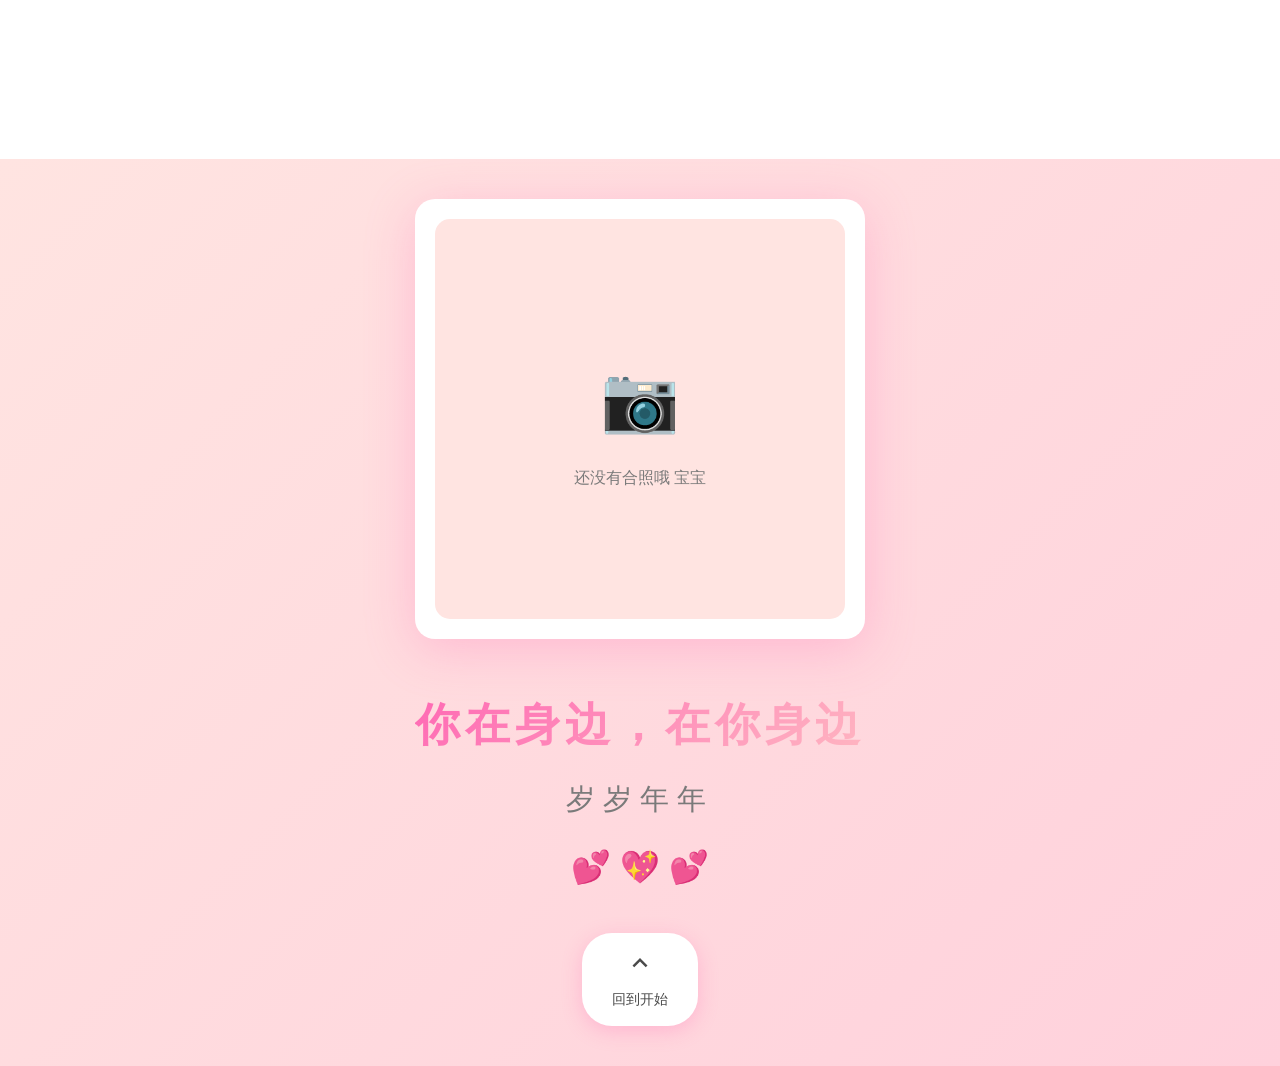
==== commit f3220e59: "照片瘦身" ====
--- a/index.html
+++ b/index.html
@@ -127,25 +127,25 @@
             <div class="gallery-container">
                 <div class="gallery-track" id="galleryTrack">
                     <div class="gallery-item">
-                        <img src="images/photo1.jpg" alt="我们的合照 1" loading="lazy">
-                    </div>
-                    <div class="gallery-item">
-                        <img src="images/photo2.jpg" alt="我们的合照 2" loading="lazy">
-                    </div>
-                    <div class="gallery-item">
-                        <img src="images/photo3.jpg" alt="我们的合照 3" loading="lazy">
-                    </div>
-                    <div class="gallery-item">
-                        <img src="images/photo4.jpg" alt="我们的合照 4" loading="lazy">
-                    </div>
-                    <div class="gallery-item">
-                        <img src="images/photo5.jpg" alt="我们的合照 5" loading="lazy">
-                    </div>
-                    <div class="gallery-item">
-                        <img src="images/photo6.jpg" alt="我们的合照 6" loading="lazy">
-                    </div>
-                    <div class="gallery-item">
-                        <img src="images/photo7.jpg" alt="我们的合照 7" loading="lazy">
+                        <img src="imagestemp/couple-photo.jpg" alt="我们的合照 1" loading="lazy">
+                    </div>
+                    <div class="gallery-item">
+                        <img src="imagestemp/photo1.jpg" alt="我们的合照 2" loading="lazy">
+                    </div>
+                    <div class="gallery-item">
+                        <img src="imagestemp/photo3.jpg" alt="我们的合照 3" loading="lazy">
+                    </div>
+                    <div class="gallery-item">
+                        <img src="imagestemp/photo4.jpg" alt="我们的合照 4" loading="lazy">
+                    </div>
+                    <div class="gallery-item">
+                        <img src="imagestemp/photo5.jpg" alt="我们的合照 5" loading="lazy">
+                    </div>
+                    <div class="gallery-item">
+                        <img src="imagestemp/photo6.jpg" alt="我们的合照 6" loading="lazy">
+                    </div>
+                    <div class="gallery-item">
+                        <img src="imagestemp/photo2.jpg" alt="我们的合照 7" loading="lazy">
                     </div>
                 </div>
                 
@@ -242,7 +242,7 @@
         <div class="ending-container">
             <div class="ending-photo-frame">
                 <div class="ending-photo">
-                    <img src="images/couple-photo.jpg" alt="我们的合照" id="endingPhoto">
+                    <img src="imagestemp/couple-photo.jpg" alt="我们的合照" id="endingPhoto">
                     <div class="photo-placeholder" id="photoPlaceholder">
                         <div class="placeholder-icon">📷</div>
                         <div class="placeholder-text">还没有合照哦 宝宝</div>
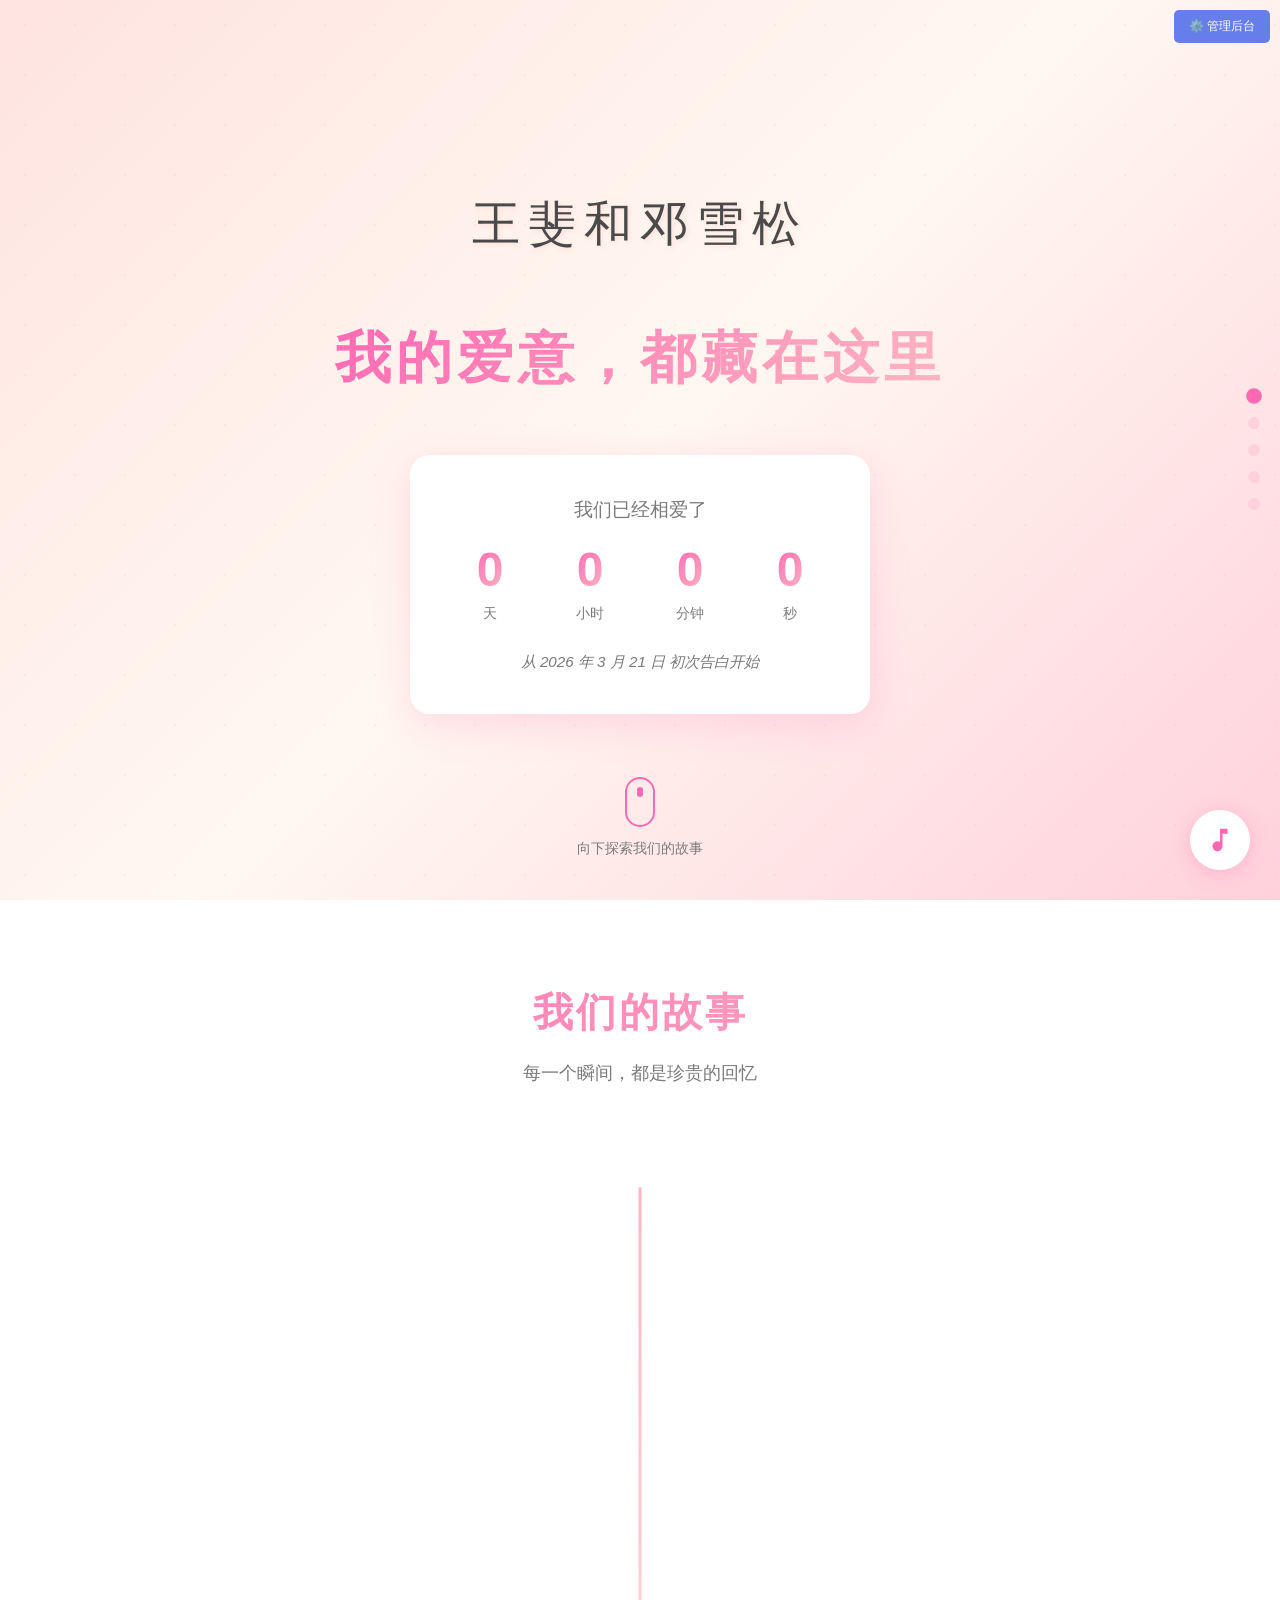
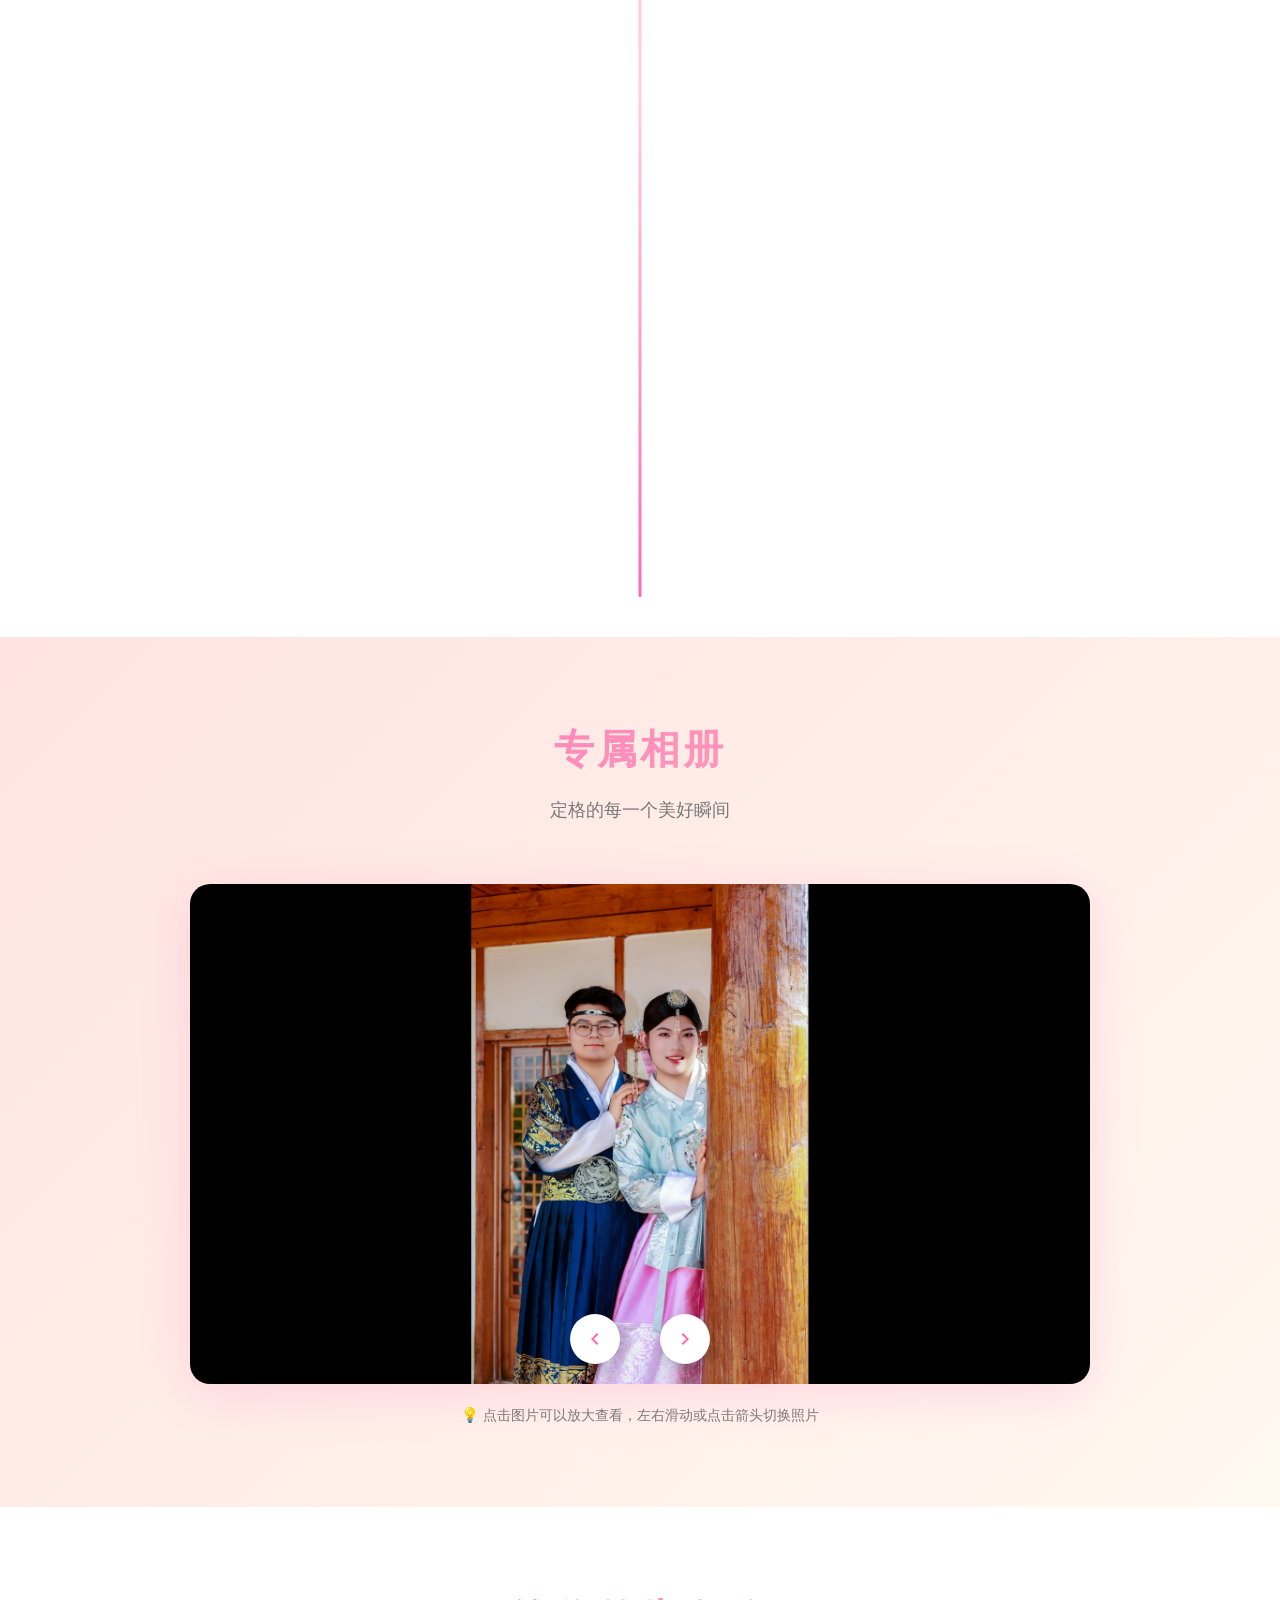
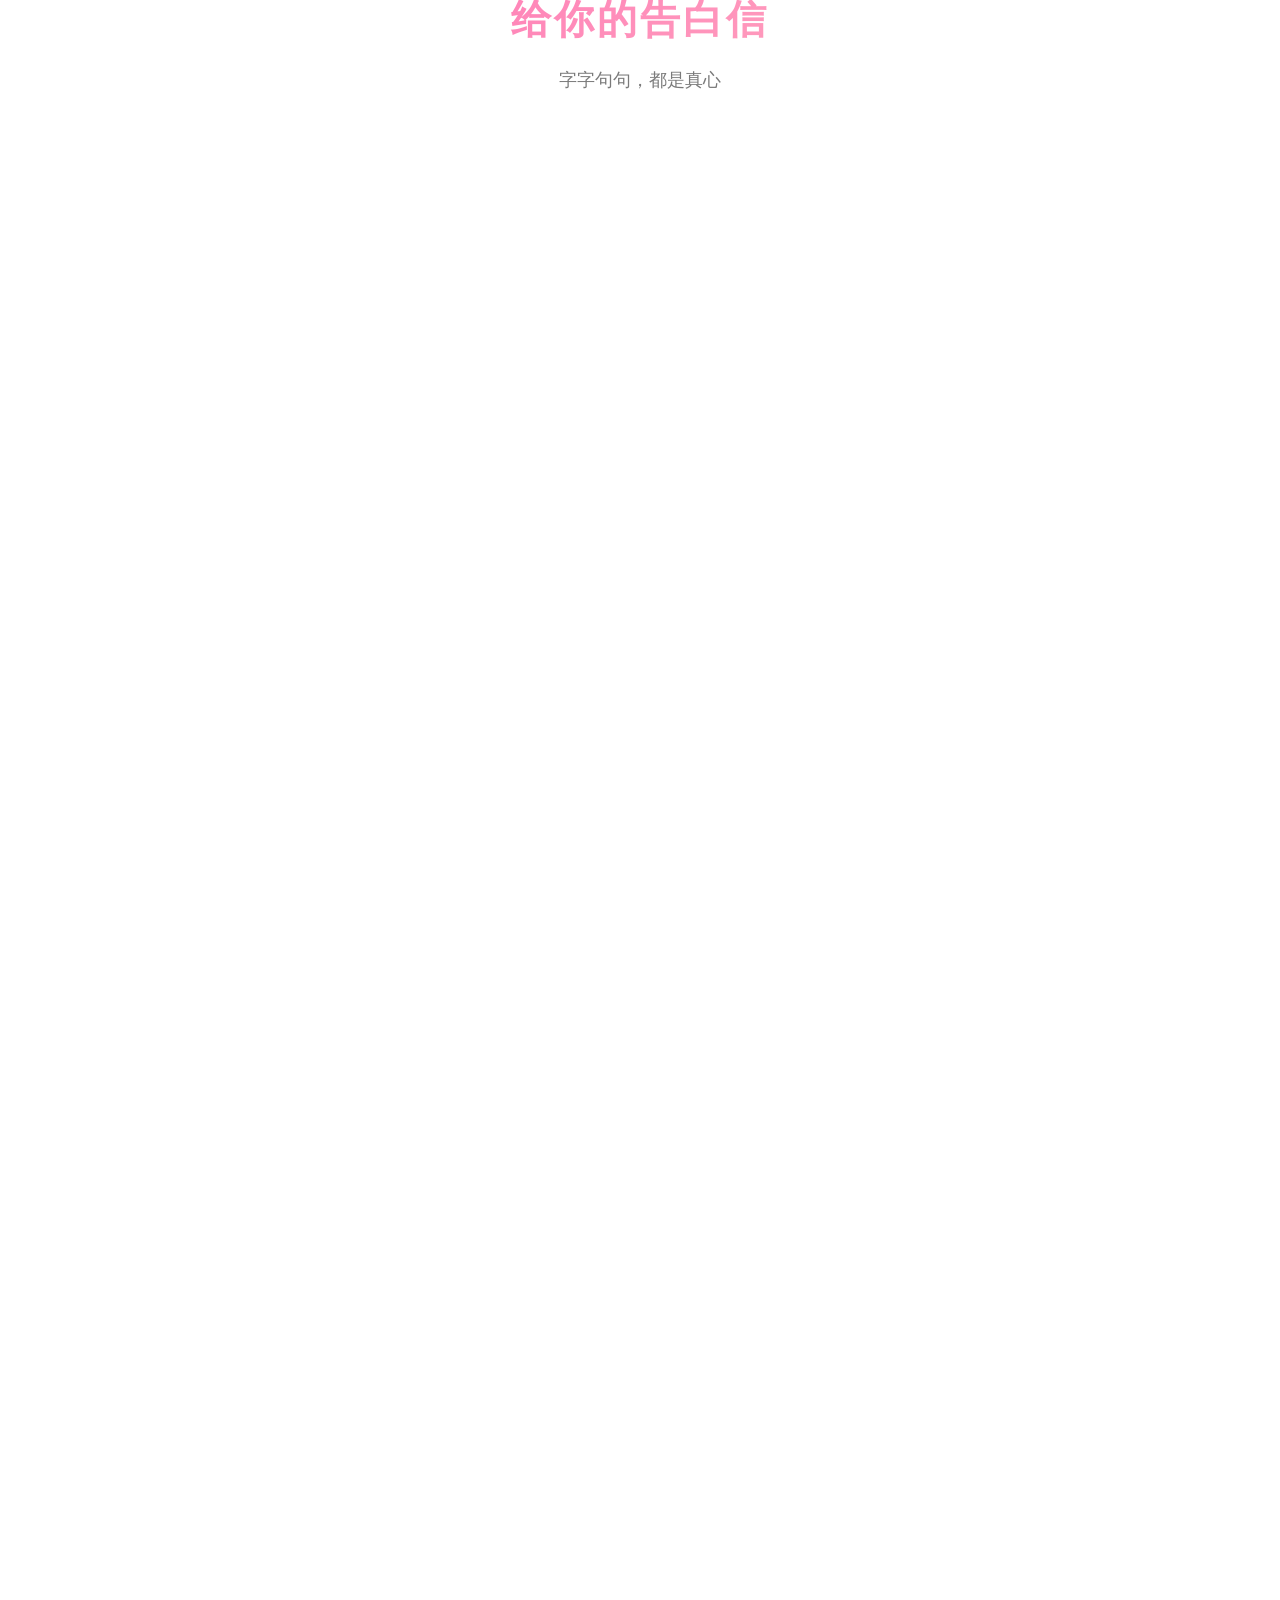
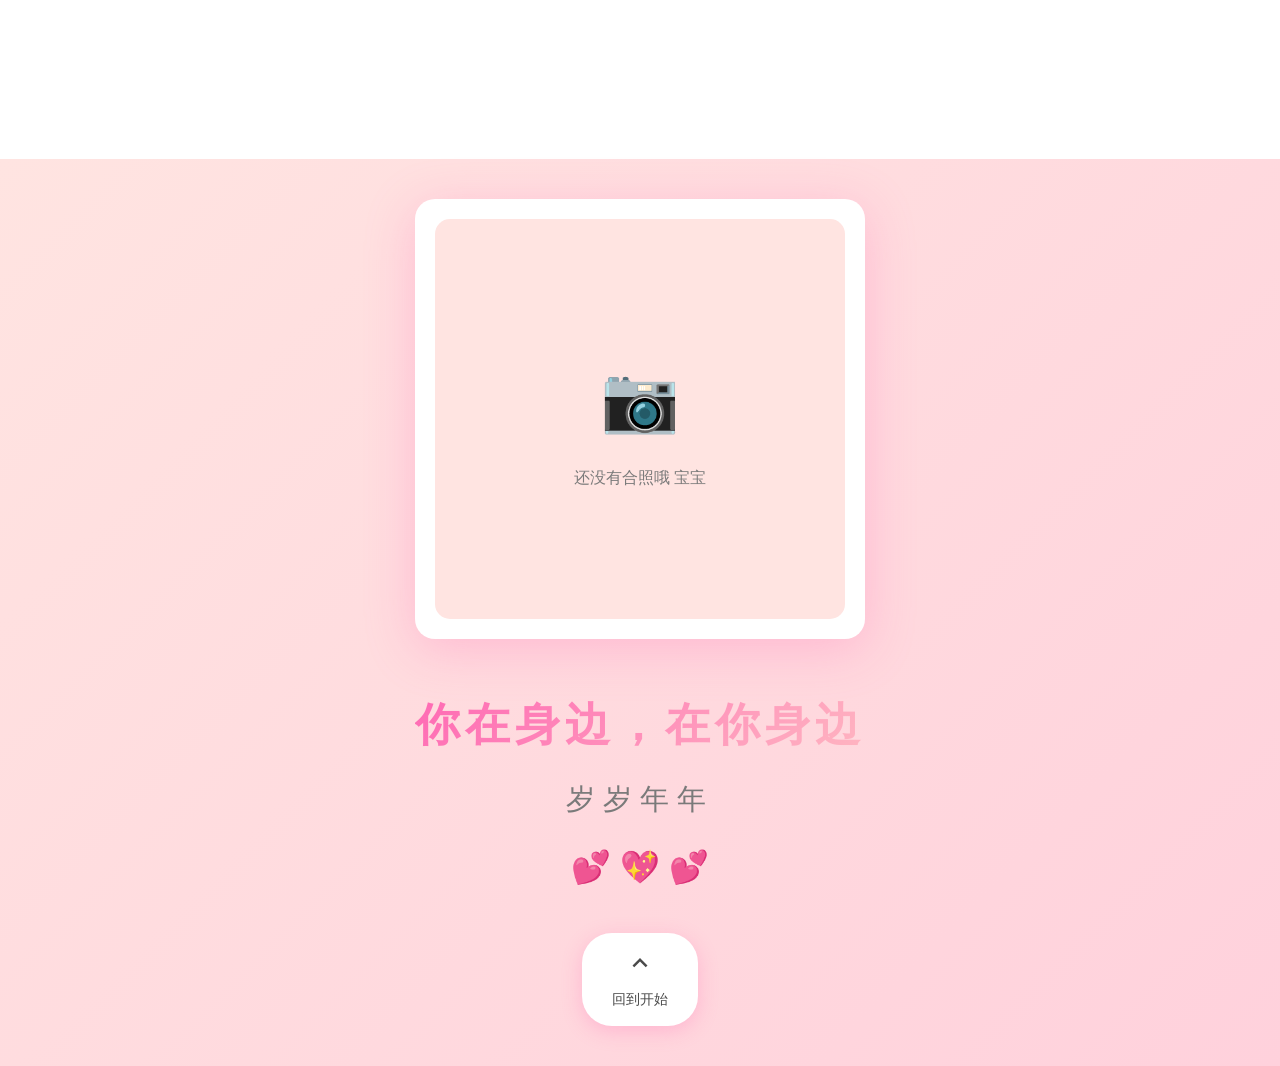
==== commit fe96b4eb: "照片瘦身" ====
--- a/index.html
+++ b/index.html
@@ -127,25 +127,25 @@
             <div class="gallery-container">
                 <div class="gallery-track" id="galleryTrack">
                     <div class="gallery-item">
-                        <img src="imagestemp/couple-photo.jpg" alt="我们的合照 1" loading="lazy">
-                    </div>
-                    <div class="gallery-item">
-                        <img src="imagestemp/photo1.jpg" alt="我们的合照 2" loading="lazy">
-                    </div>
-                    <div class="gallery-item">
-                        <img src="imagestemp/photo3.jpg" alt="我们的合照 3" loading="lazy">
-                    </div>
-                    <div class="gallery-item">
-                        <img src="imagestemp/photo4.jpg" alt="我们的合照 4" loading="lazy">
-                    </div>
-                    <div class="gallery-item">
-                        <img src="imagestemp/photo5.jpg" alt="我们的合照 5" loading="lazy">
-                    </div>
-                    <div class="gallery-item">
-                        <img src="imagestemp/photo6.jpg" alt="我们的合照 6" loading="lazy">
-                    </div>
-                    <div class="gallery-item">
-                        <img src="imagestemp/photo2.jpg" alt="我们的合照 7" loading="lazy">
+                        <img src="images/couple-photo.jpg" alt="我们的合照 1" loading="lazy">
+                    </div>
+                    <div class="gallery-item">
+                        <img src="images/photo1.jpg" alt="我们的合照 2" loading="lazy">
+                    </div>
+                    <div class="gallery-item">
+                        <img src="images/photo3.jpg" alt="我们的合照 3" loading="lazy">
+                    </div>
+                    <div class="gallery-item">
+                        <img src="images/photo4.jpg" alt="我们的合照 4" loading="lazy">
+                    </div>
+                    <div class="gallery-item">
+                        <img src="images/photo5.jpg" alt="我们的合照 5" loading="lazy">
+                    </div>
+                    <div class="gallery-item">
+                        <img src="images/photo6.jpg" alt="我们的合照 6" loading="lazy">
+                    </div>
+                    <div class="gallery-item">
+                        <img src="images/photo2.jpg" alt="我们的合照 7" loading="lazy">
                     </div>
                 </div>
                 
@@ -242,7 +242,7 @@
         <div class="ending-container">
             <div class="ending-photo-frame">
                 <div class="ending-photo">
-                    <img src="imagestemp/couple-photo.jpg" alt="我们的合照" id="endingPhoto">
+                    <img src="images/couple-photo.jpg" alt="我们的合照" id="endingPhoto">
                     <div class="photo-placeholder" id="photoPlaceholder">
                         <div class="placeholder-icon">📷</div>
                         <div class="placeholder-text">还没有合照哦 宝宝</div>
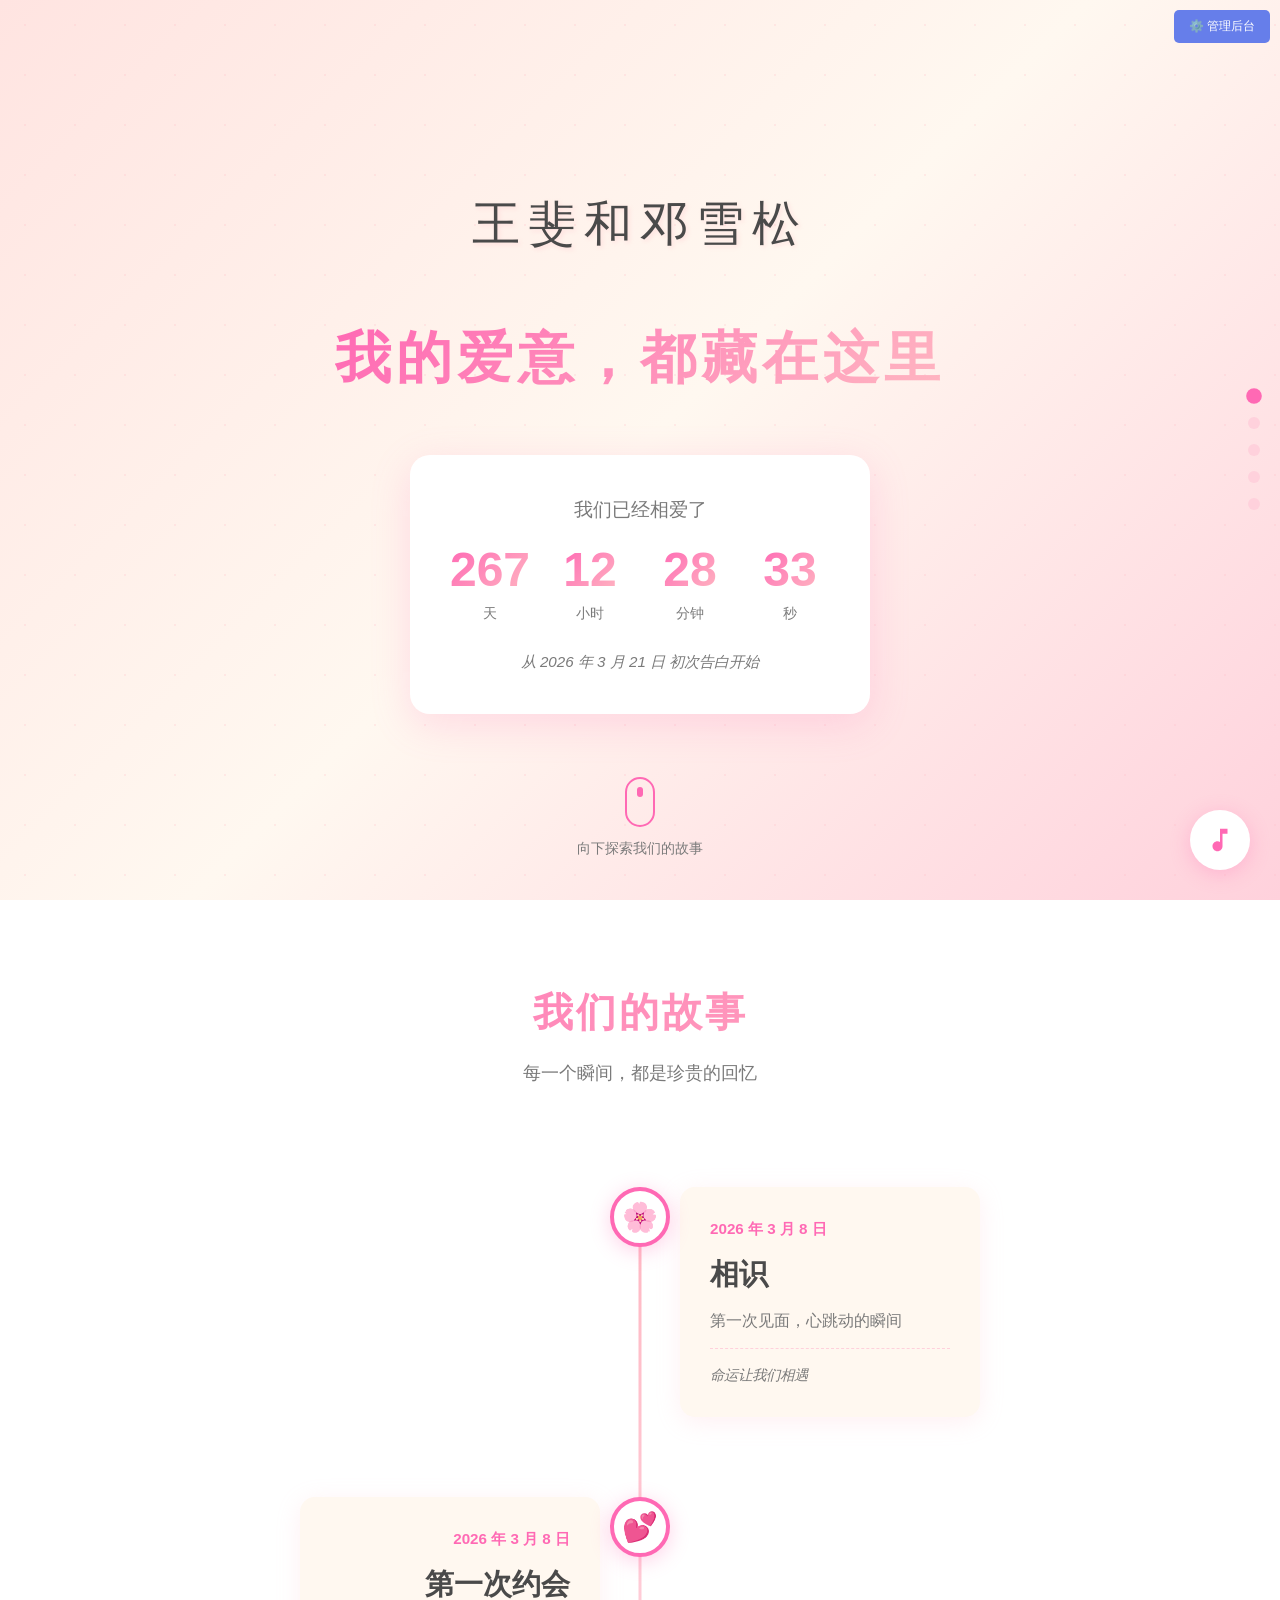
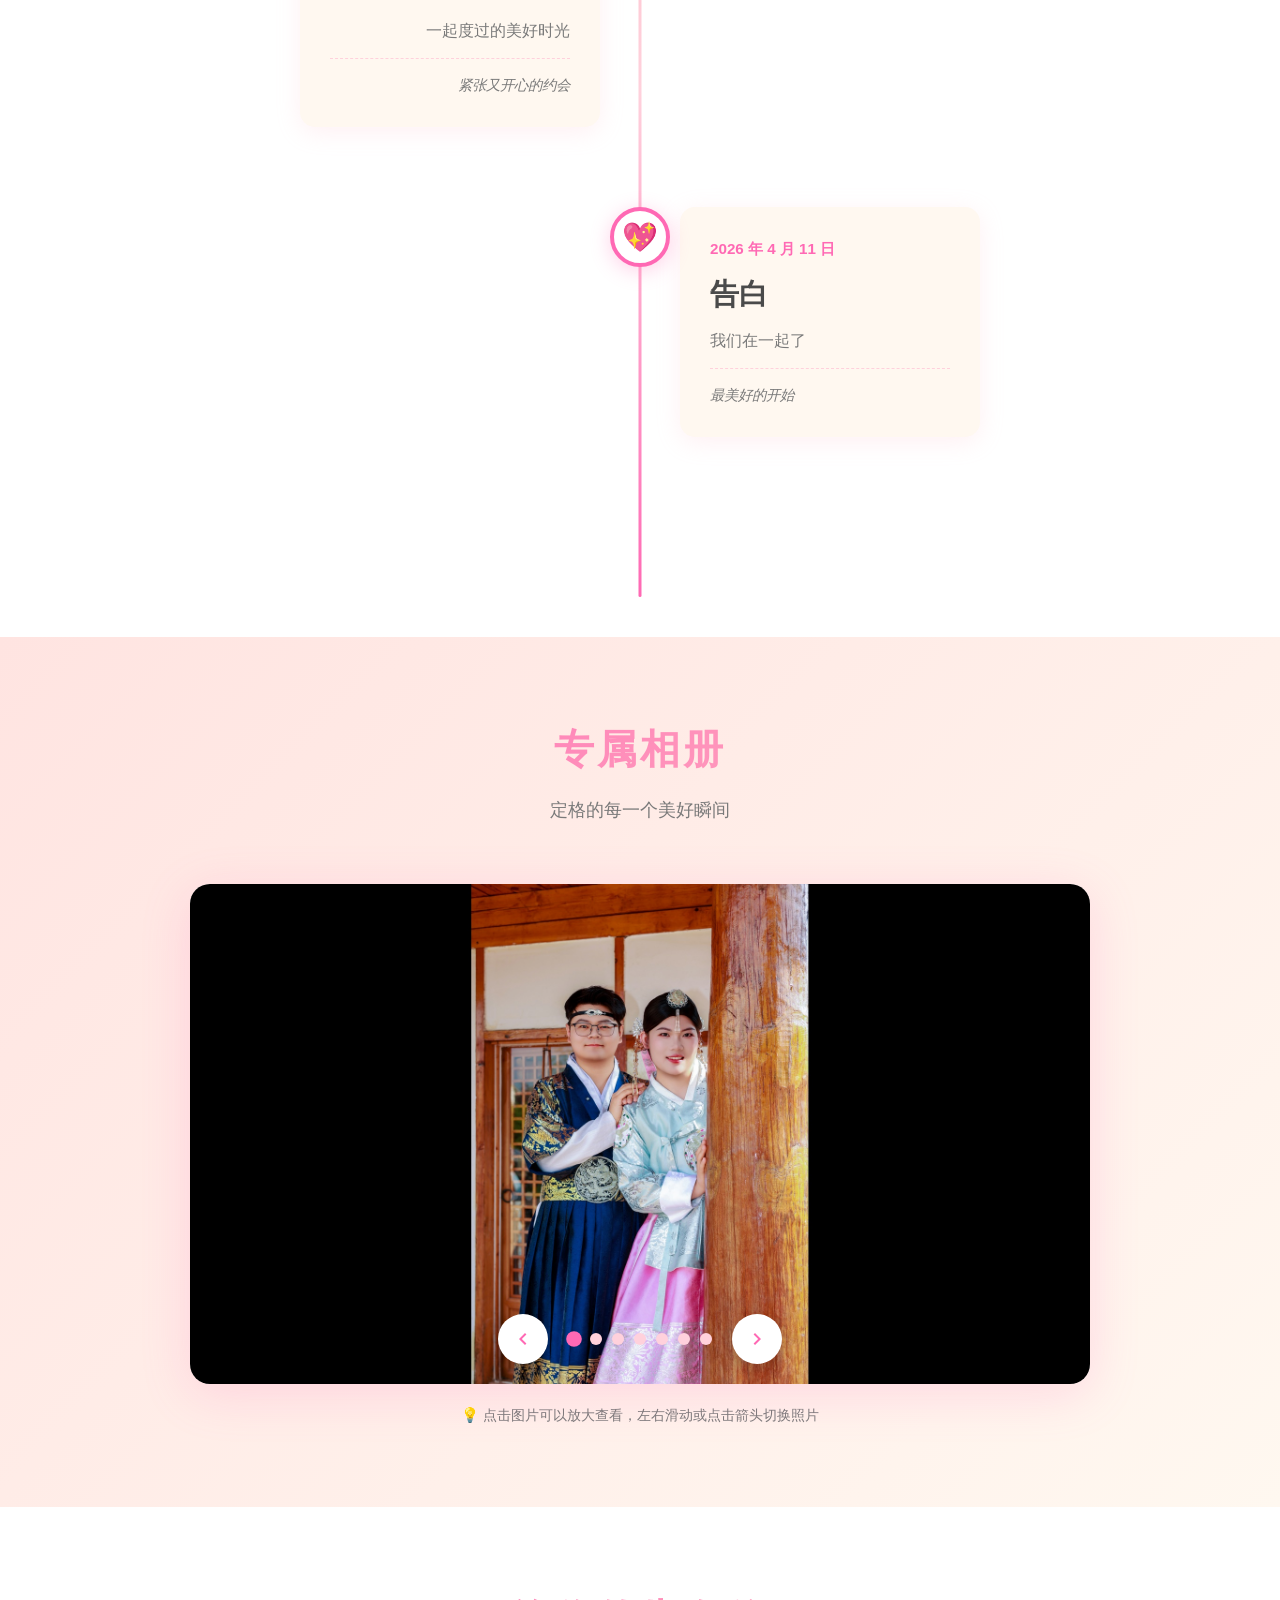
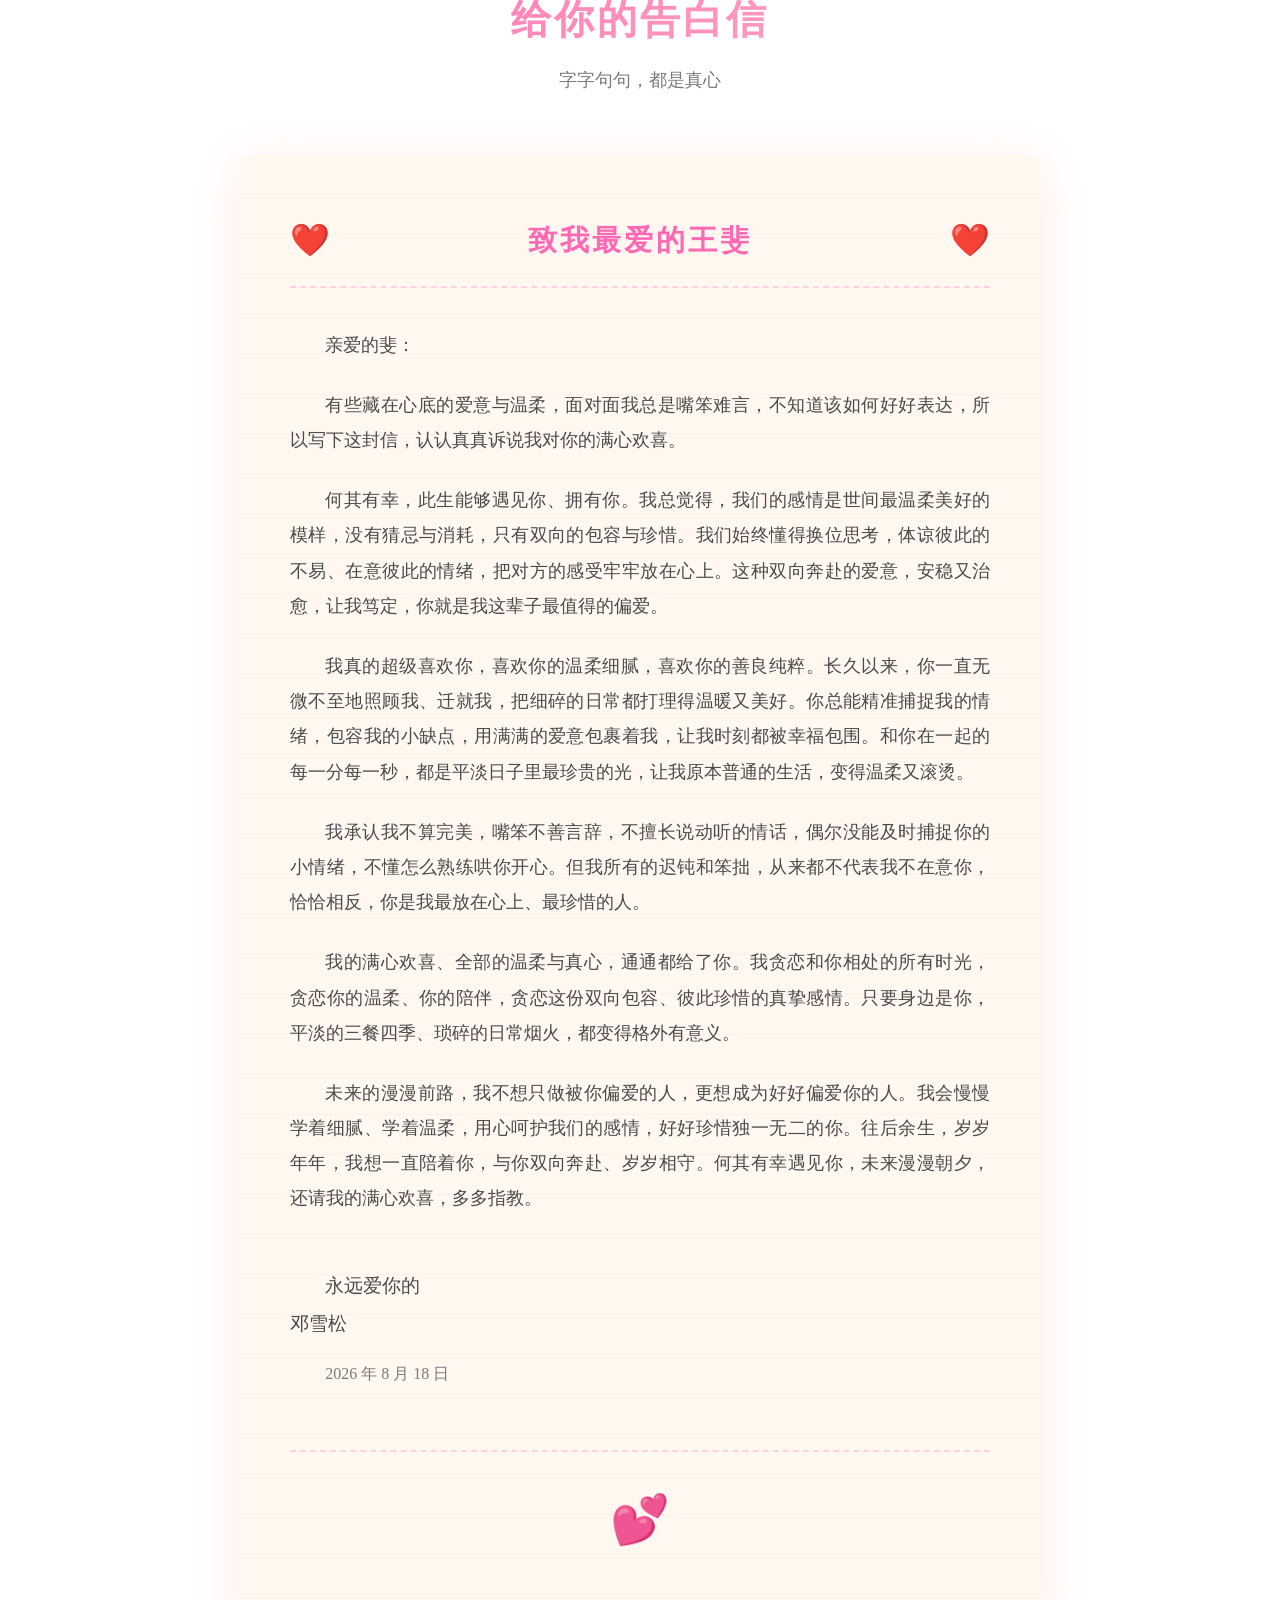
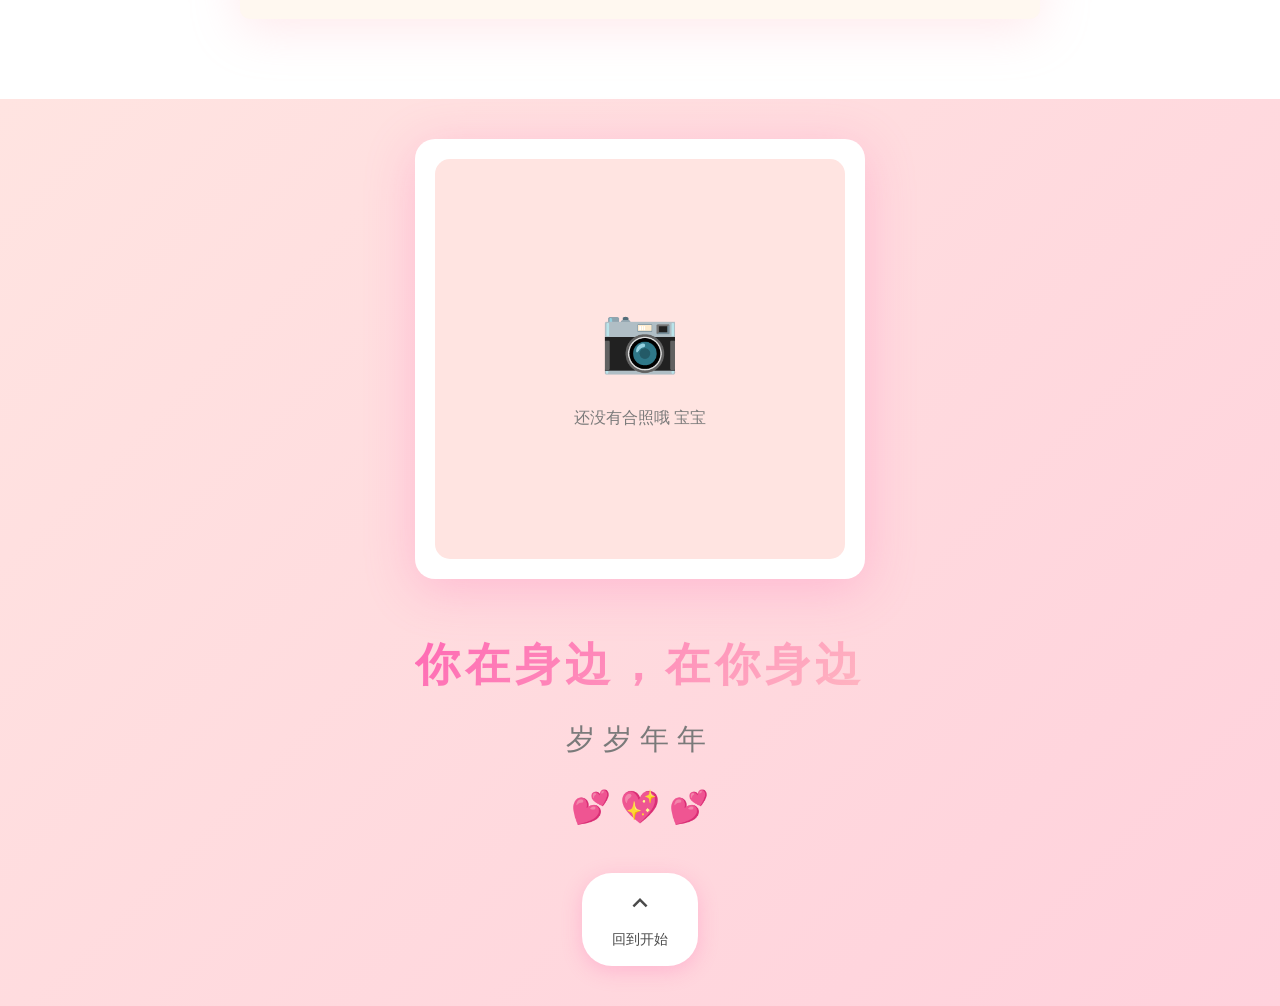
==== commit 6273c060: "Update index.html" ====
--- a/index.html
+++ b/index.html
@@ -207,7 +207,6 @@
                     </div>
                     
                     <div class="letter-content">
-                        <!----><p>装修中......</p>
                          <p>亲爱的斐：</p>
                         
                         <p>有些藏在心底的爱意与温柔，面对面我总是嘴笨难言，不知道该如何好好表达，所以写下这封信，认认真真诉说我对你的满心欢喜。</p>
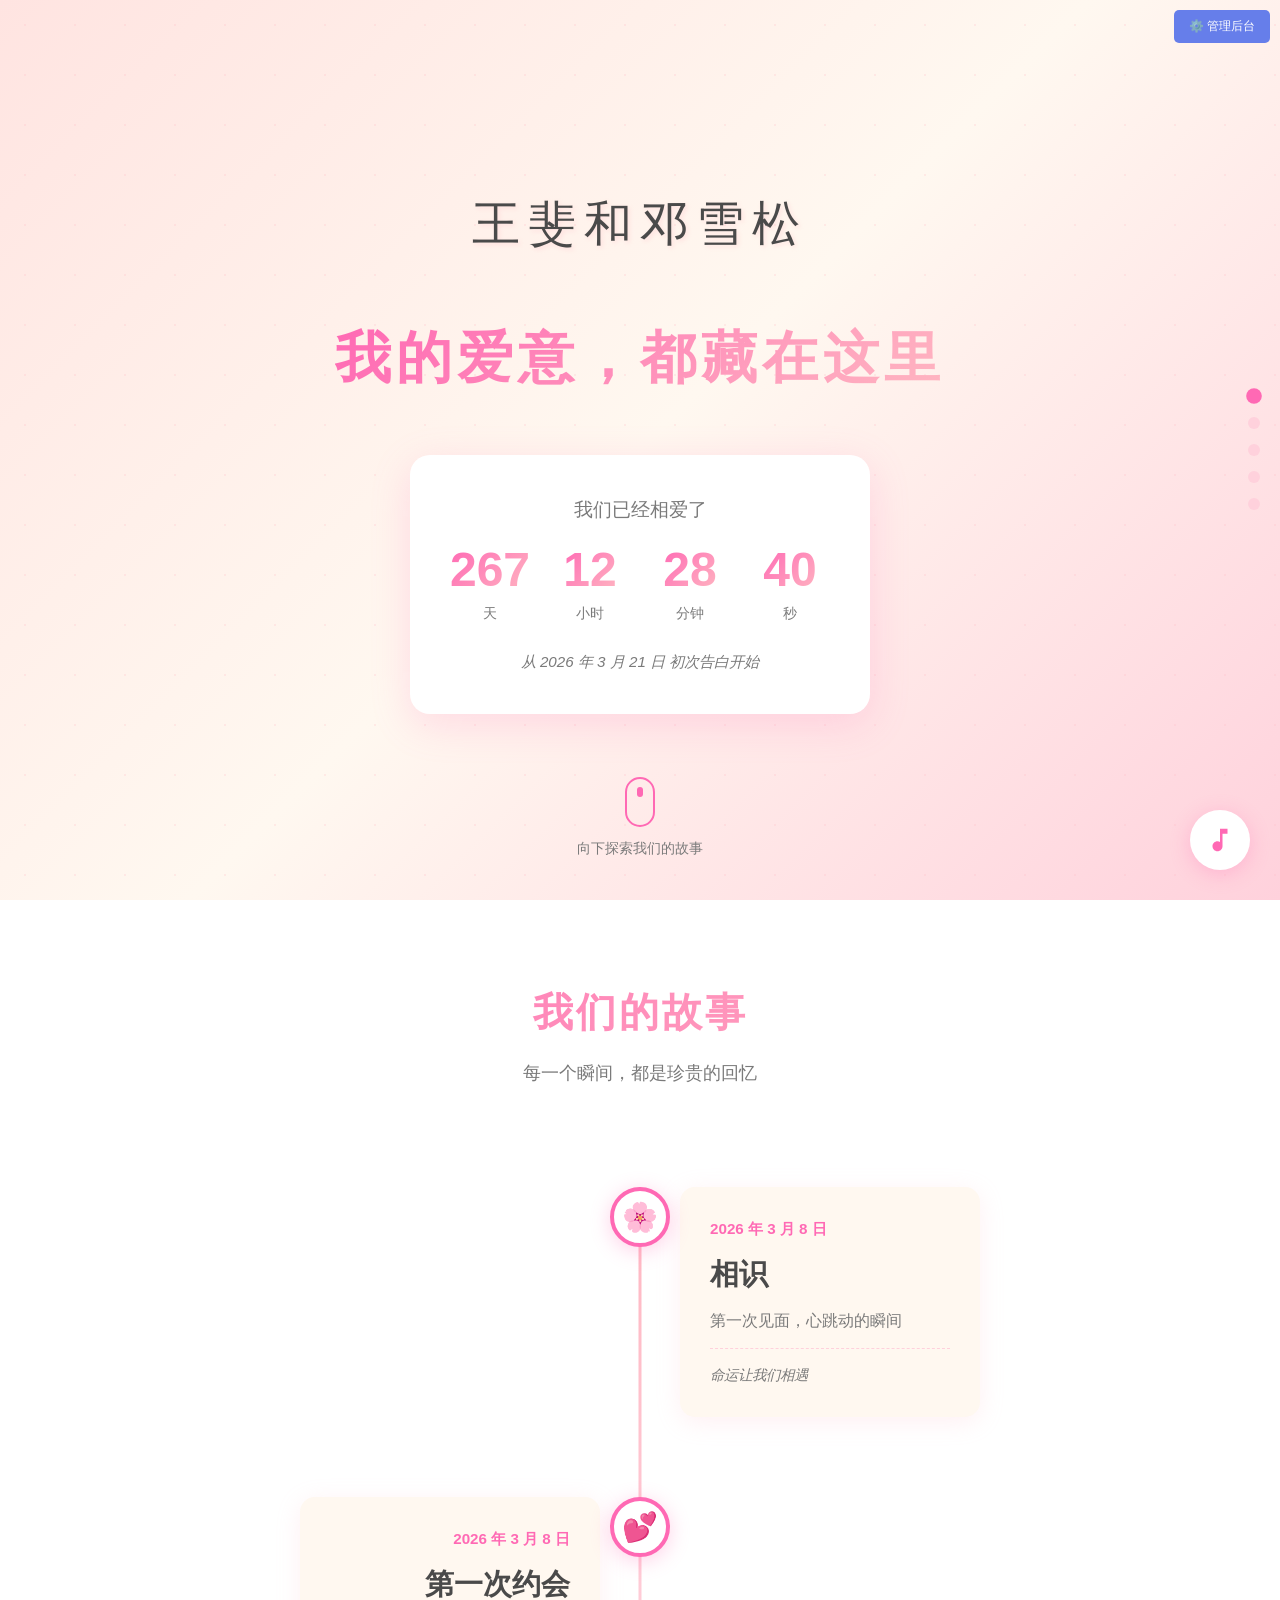
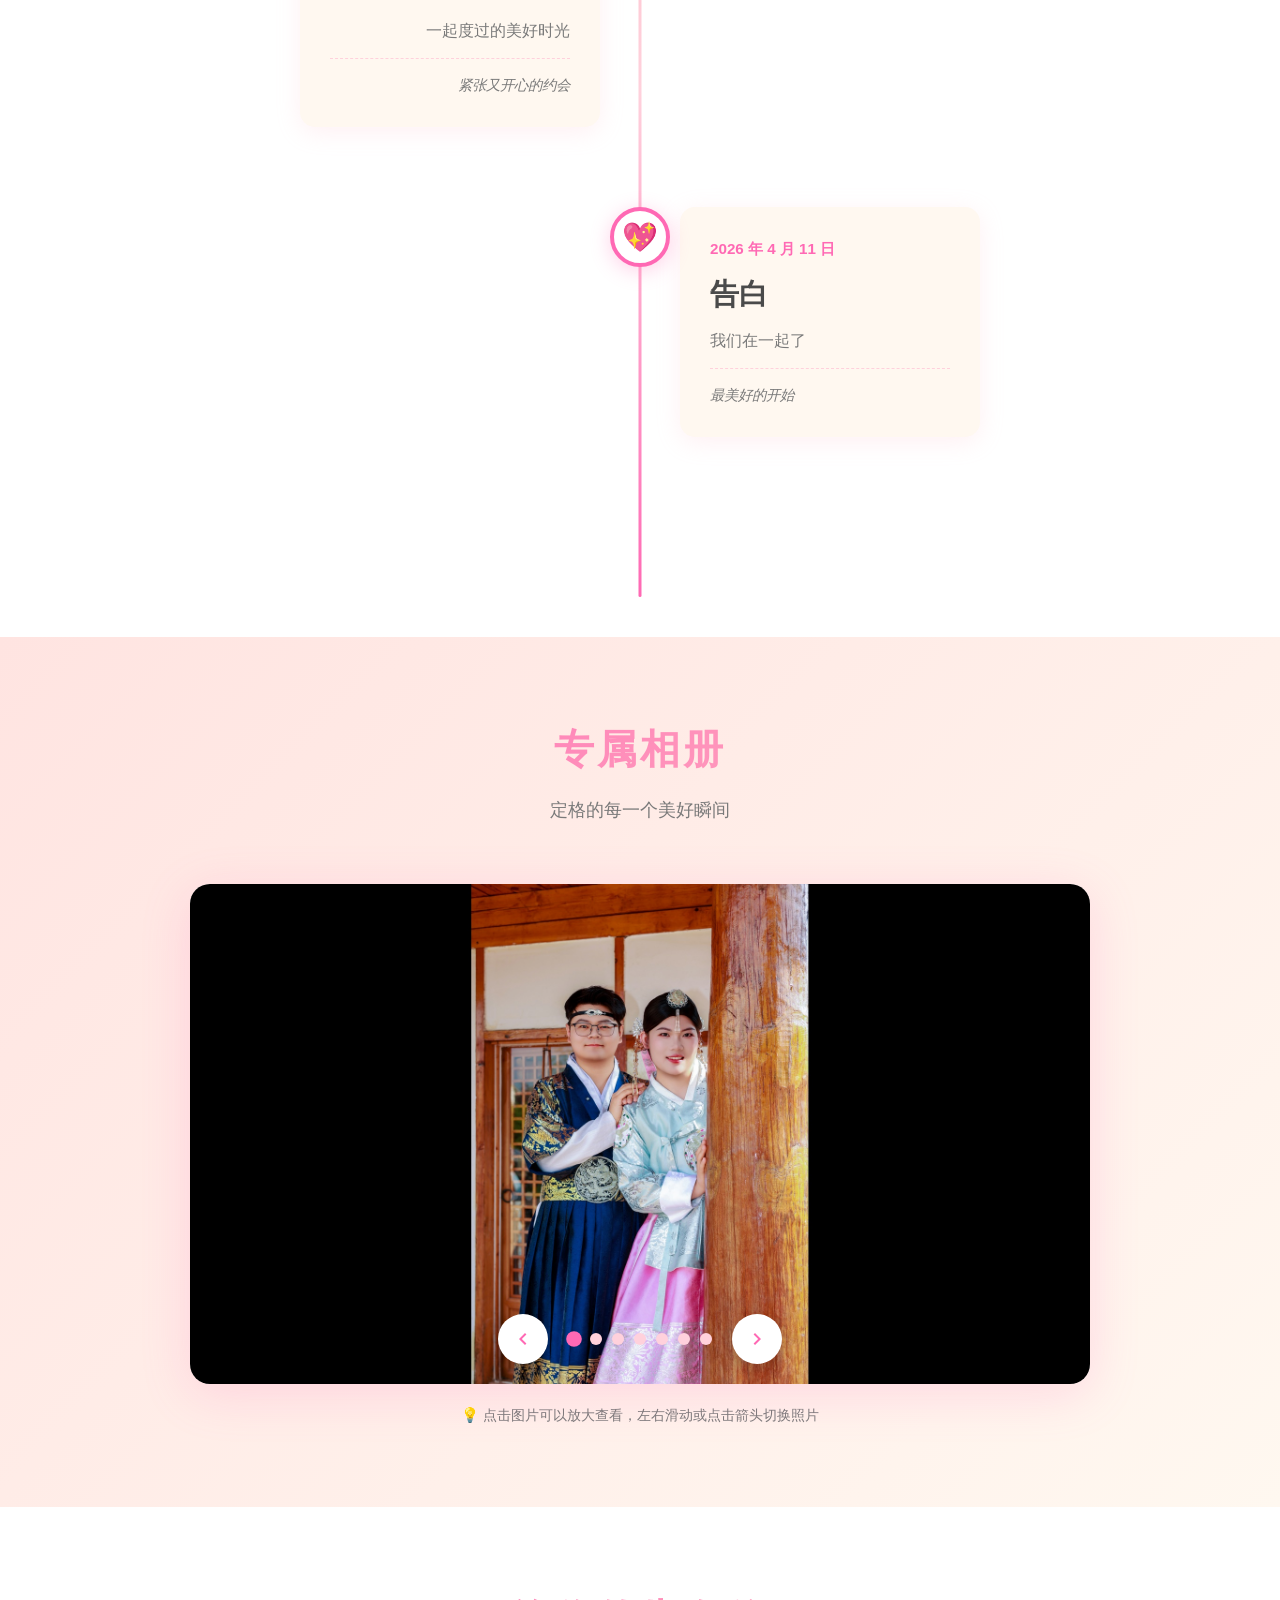
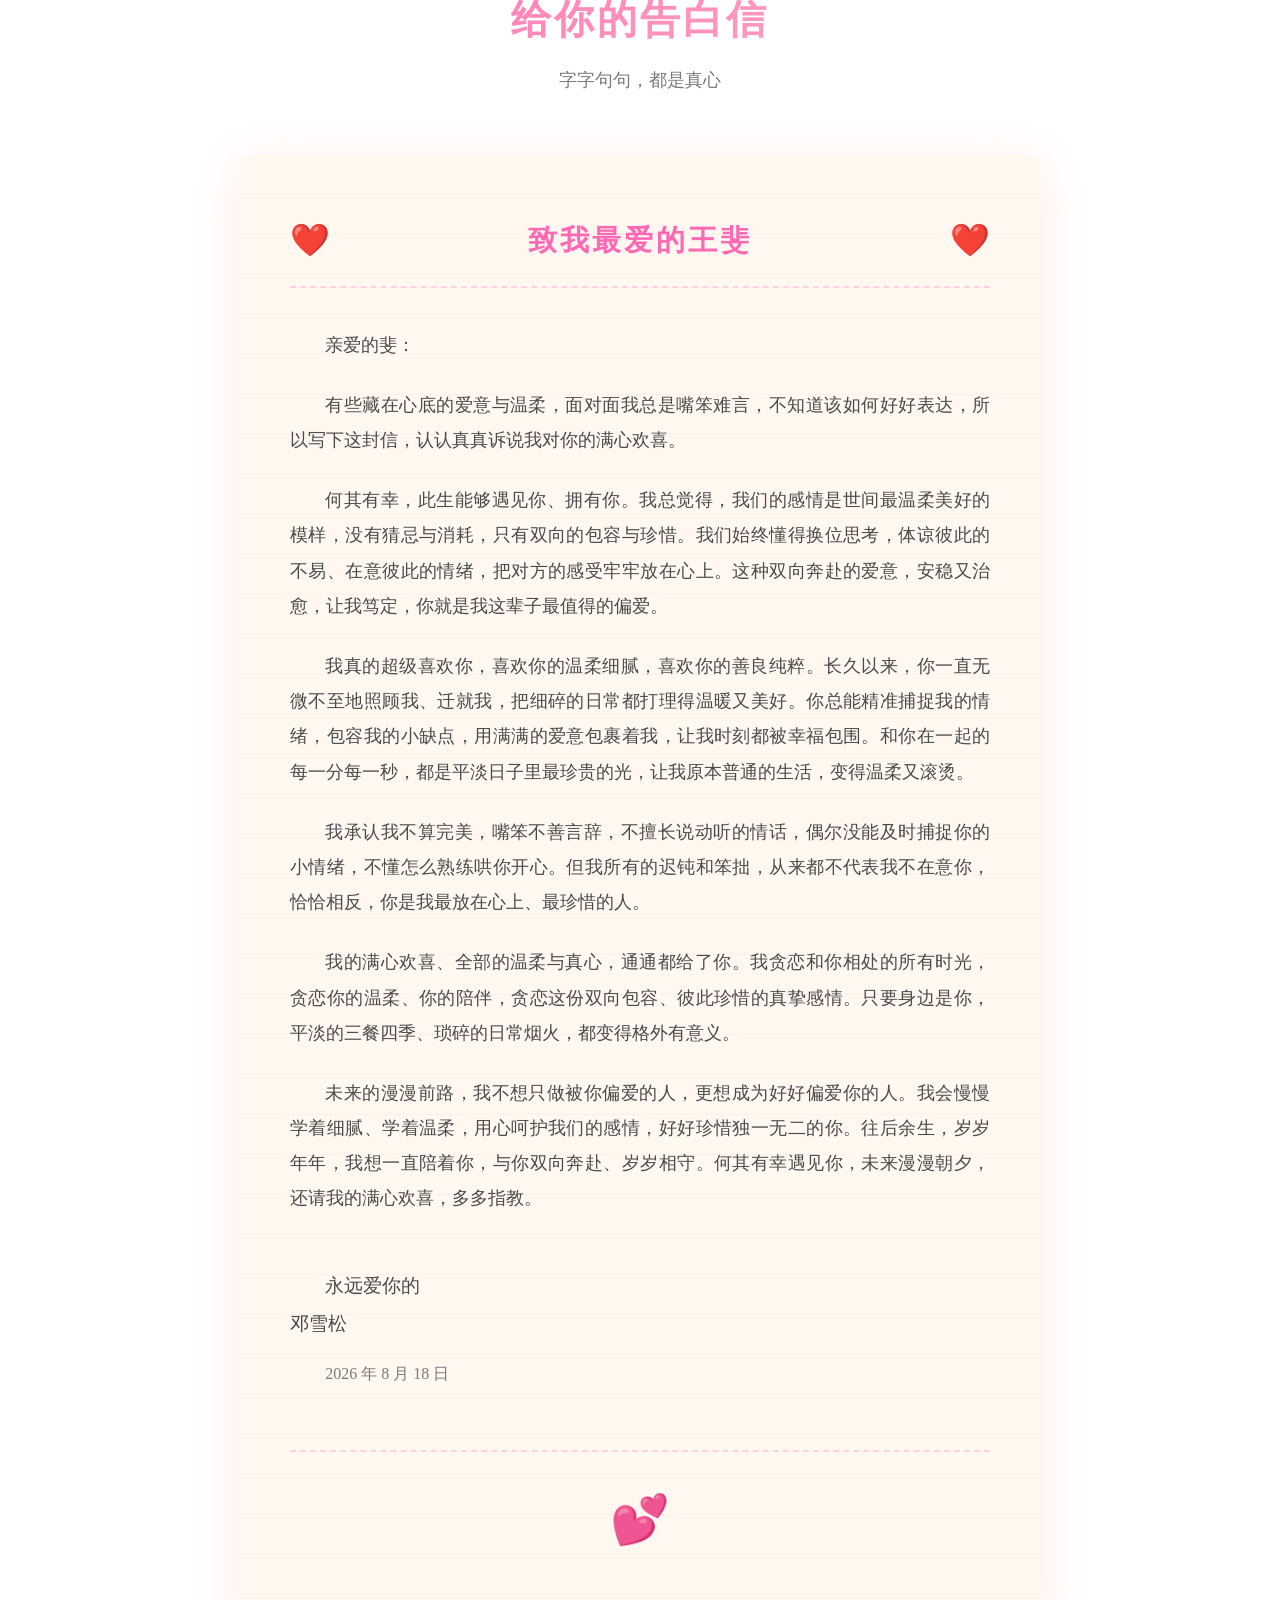
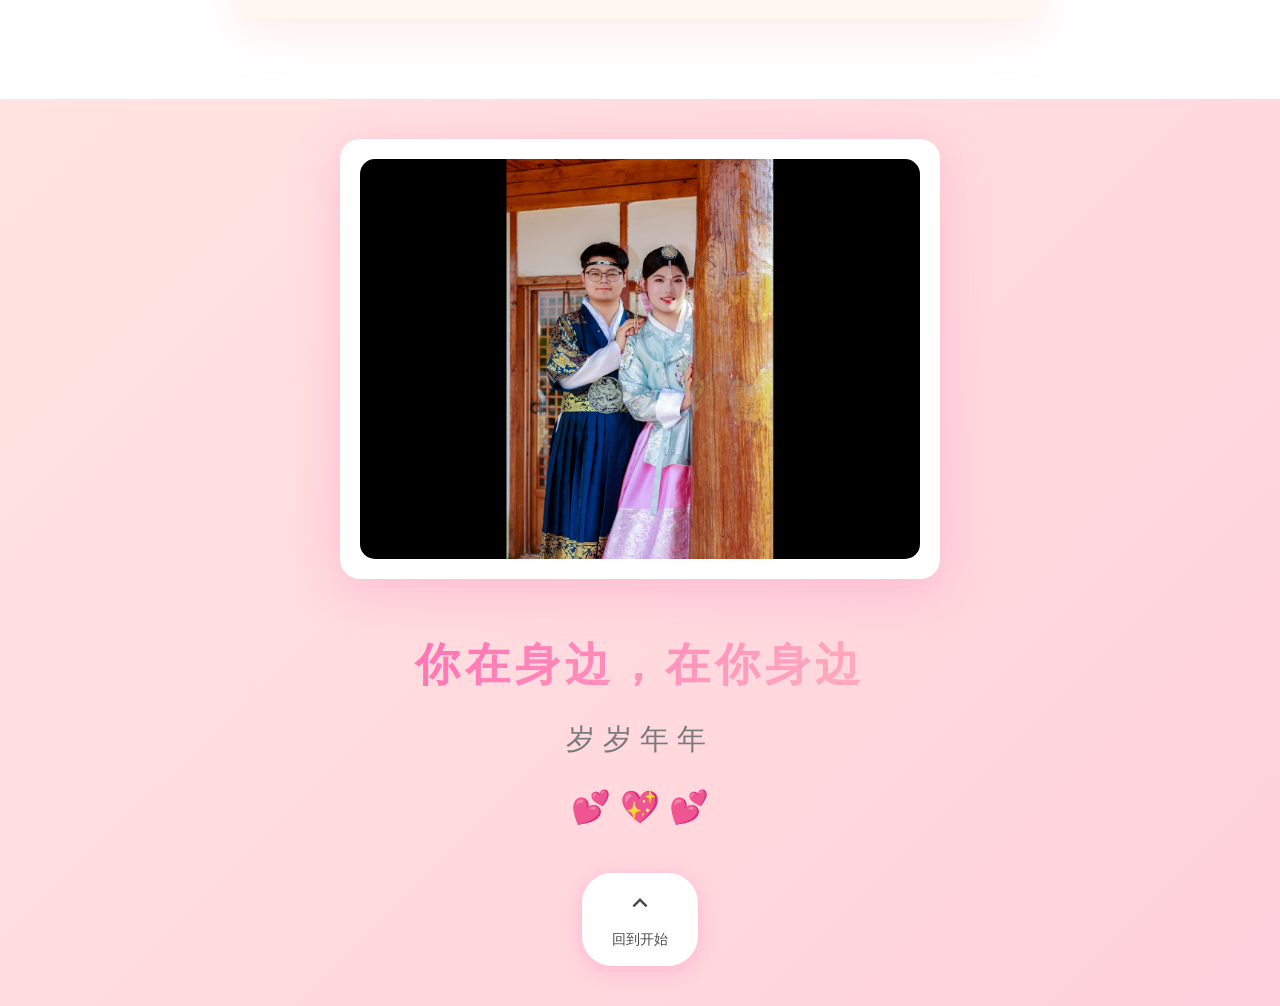
==== commit b5e41078: "完善后端" ====
--- a/index.html
+++ b/index.html
@@ -273,7 +273,8 @@
         <div class="nav-dot" data-section="ending" title="结尾"></div>
     </div>
 
-    <!-- 先加载配置加载器，再加载主脚本 -->
+    <!-- 先加载 API 地址配置，再加载配置加载器与主脚本 -->
+    <script src="js/api-config.js"></script>
     <script src="js/config-loader.js"></script>
     <script src="js/main.js"></script>
 </body>
--- a/css/pages.css
+++ b/css/pages.css
@@ -643,7 +643,14 @@
     display: none;
 }
 
+.ending-photo img.loaded {
+    display: block;
+}
+
 .photo-placeholder {
+    position: absolute;
+    top: 0;
+    left: 0;
     width: 100%;
     height: 100%;
     display: flex;
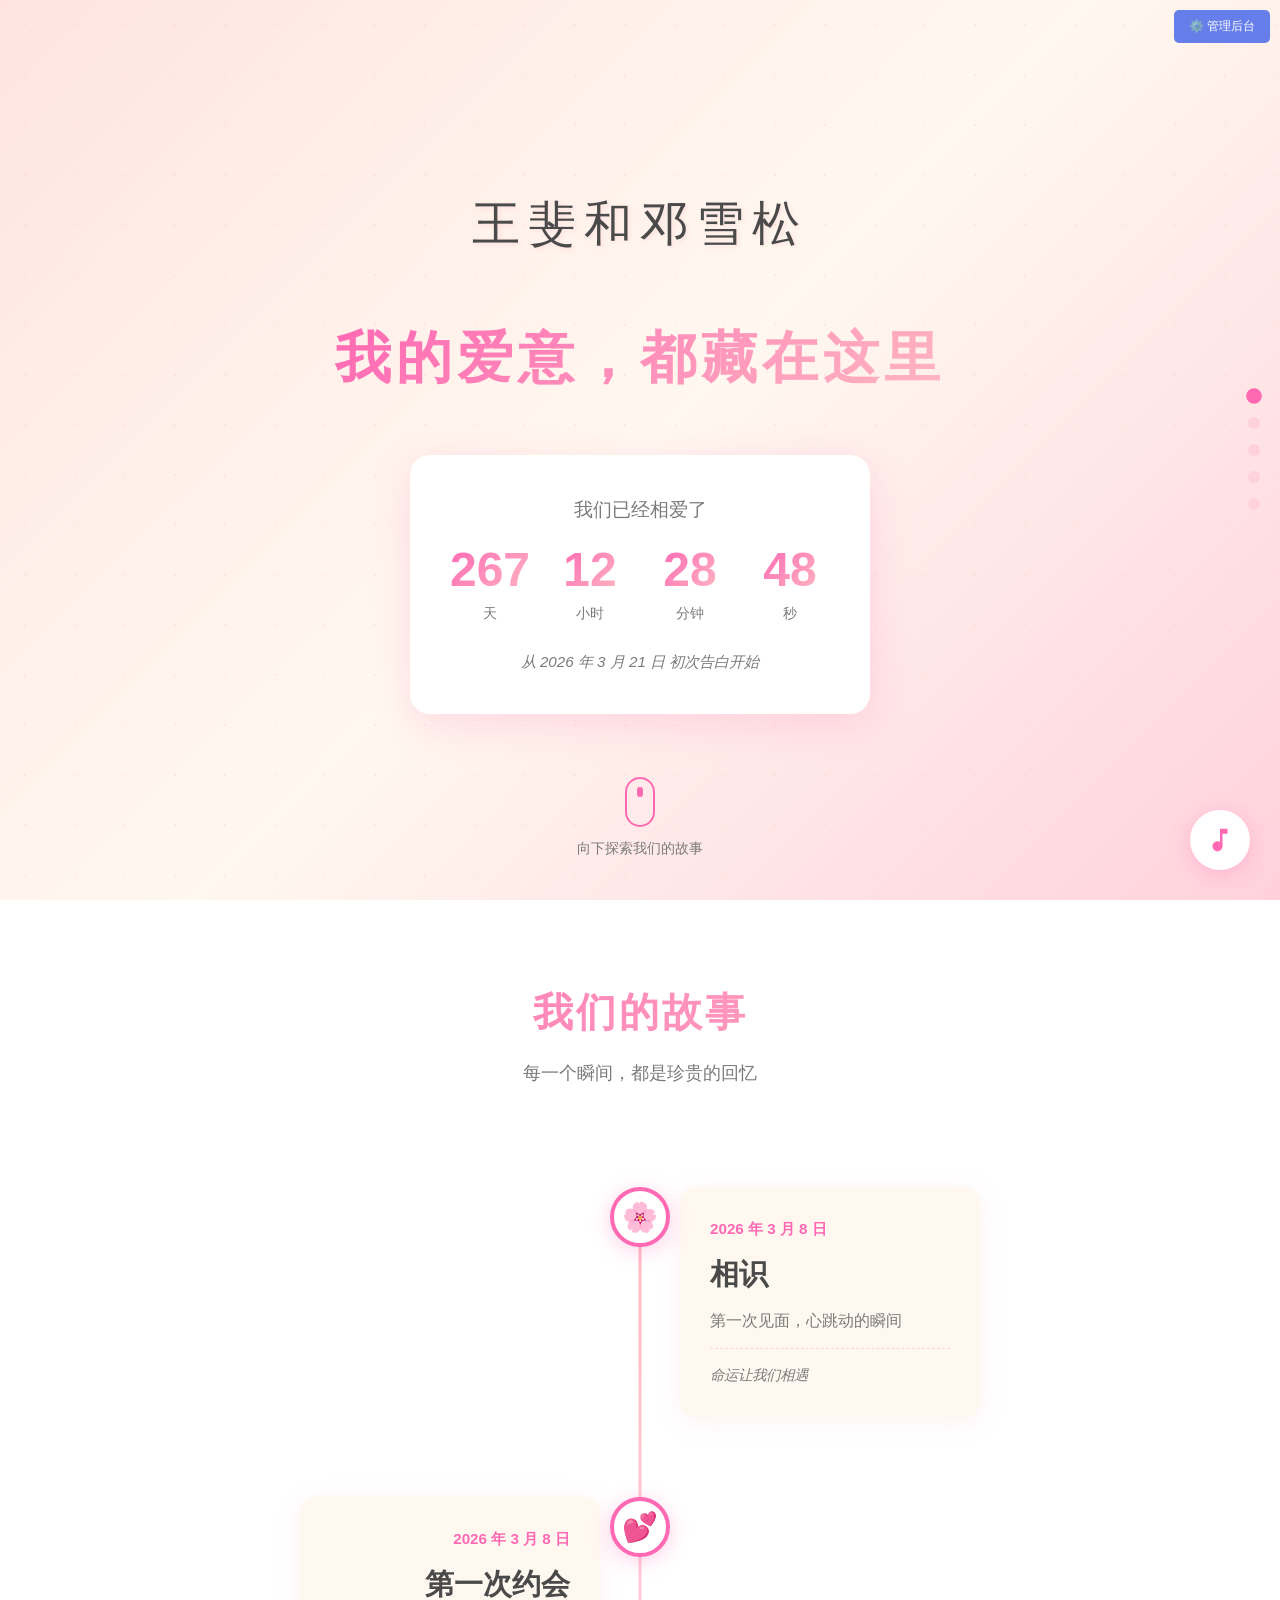
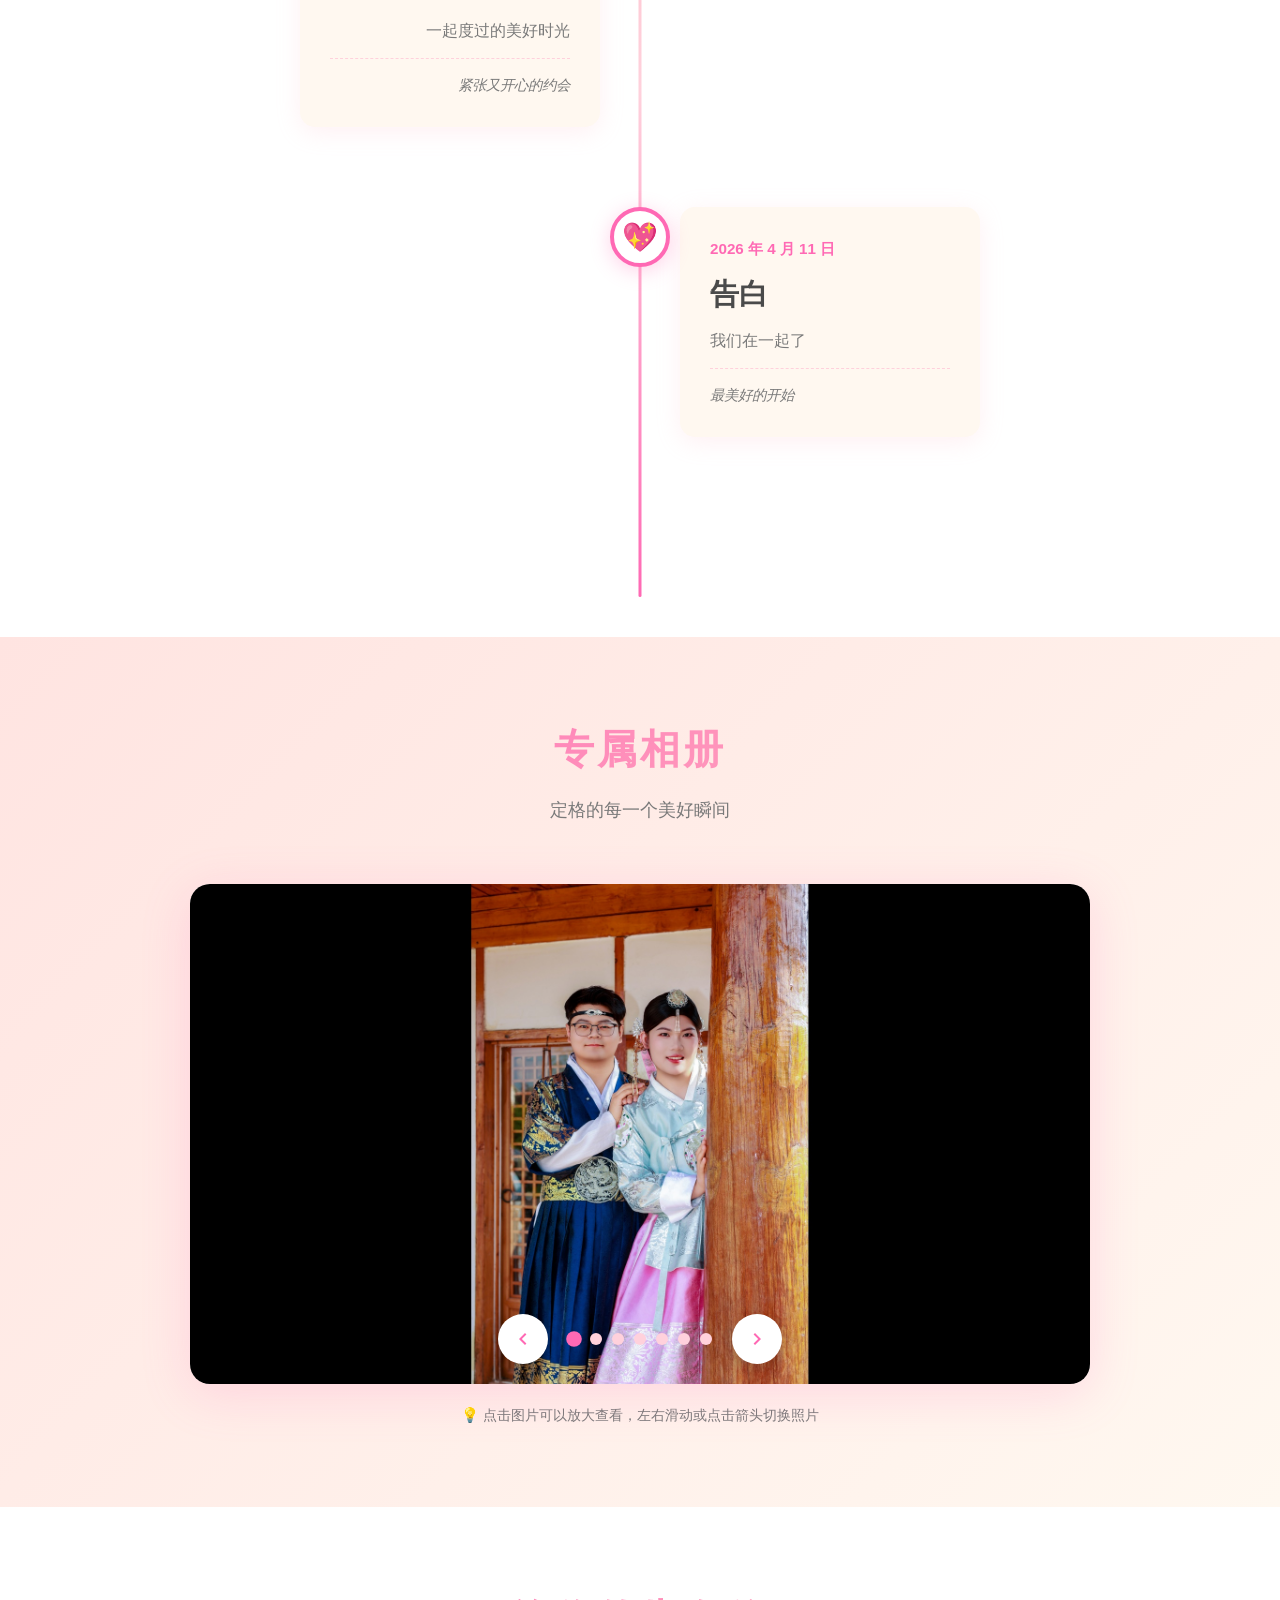
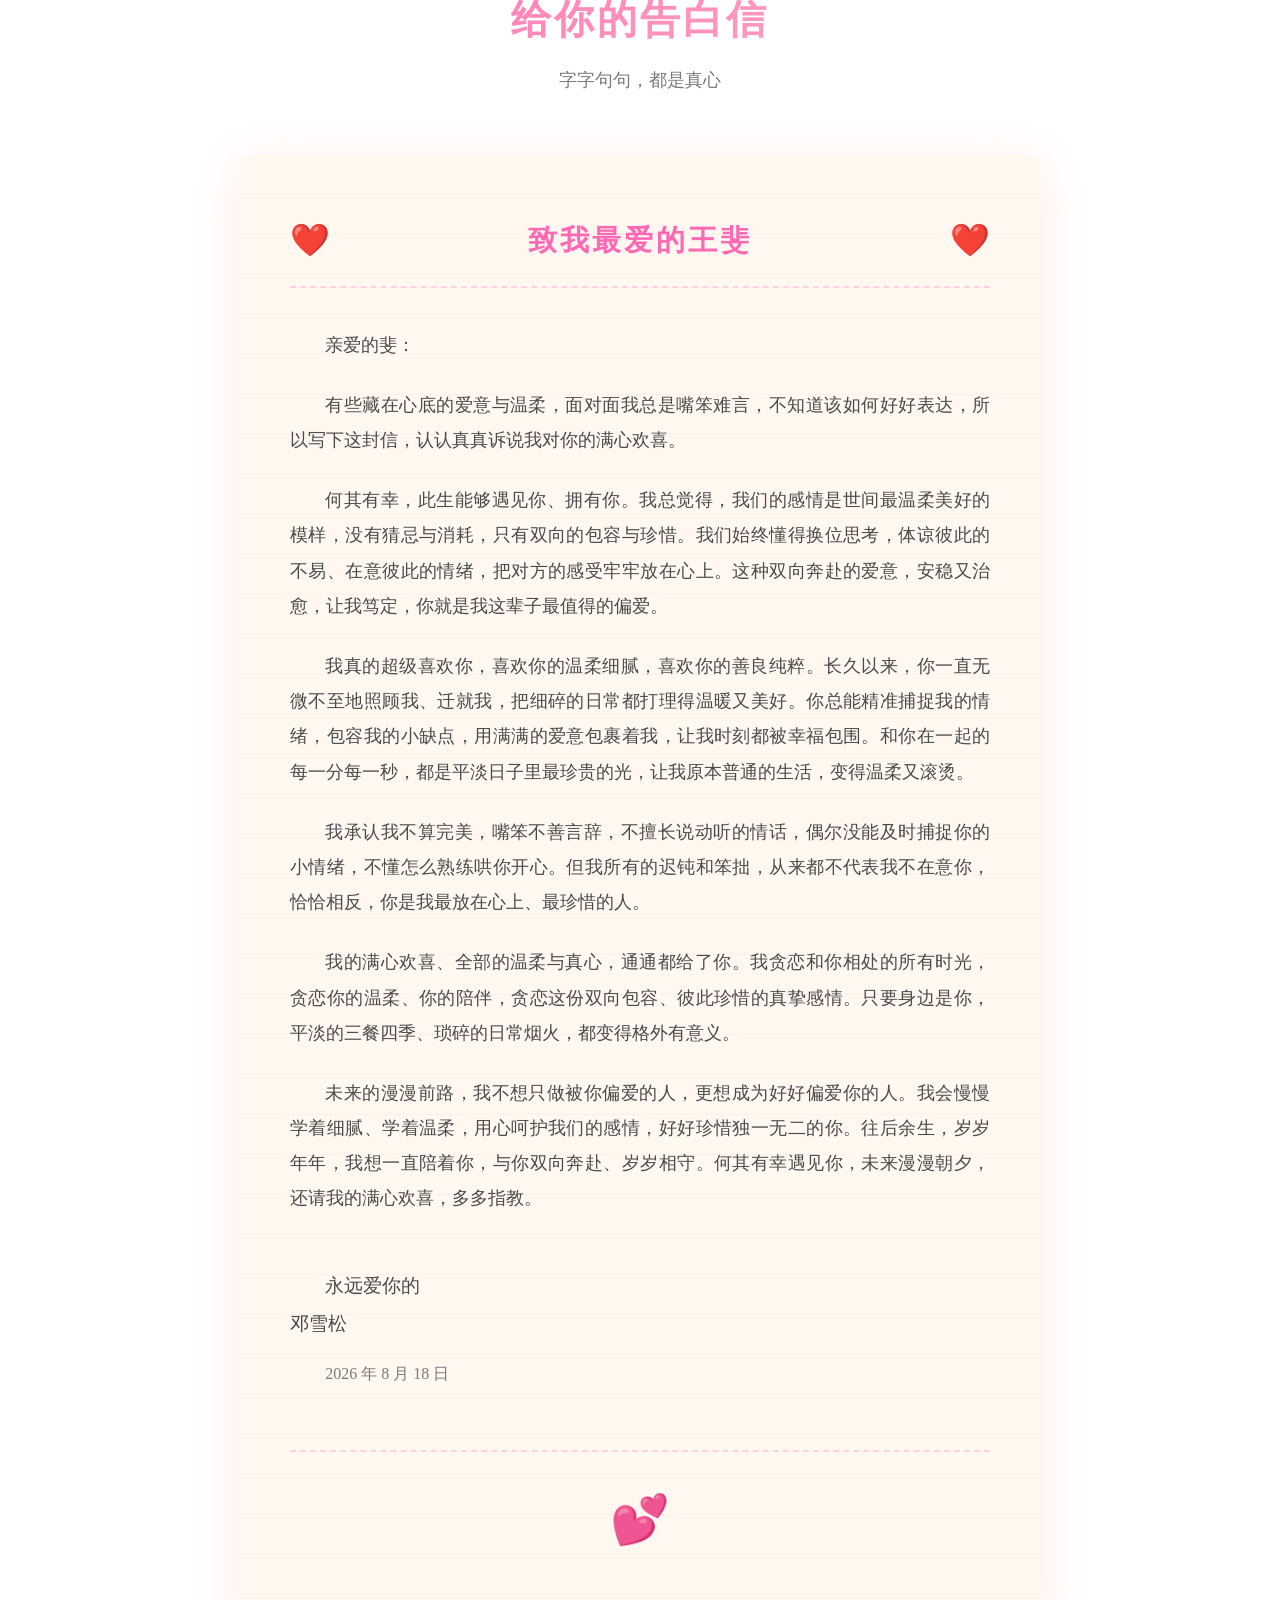
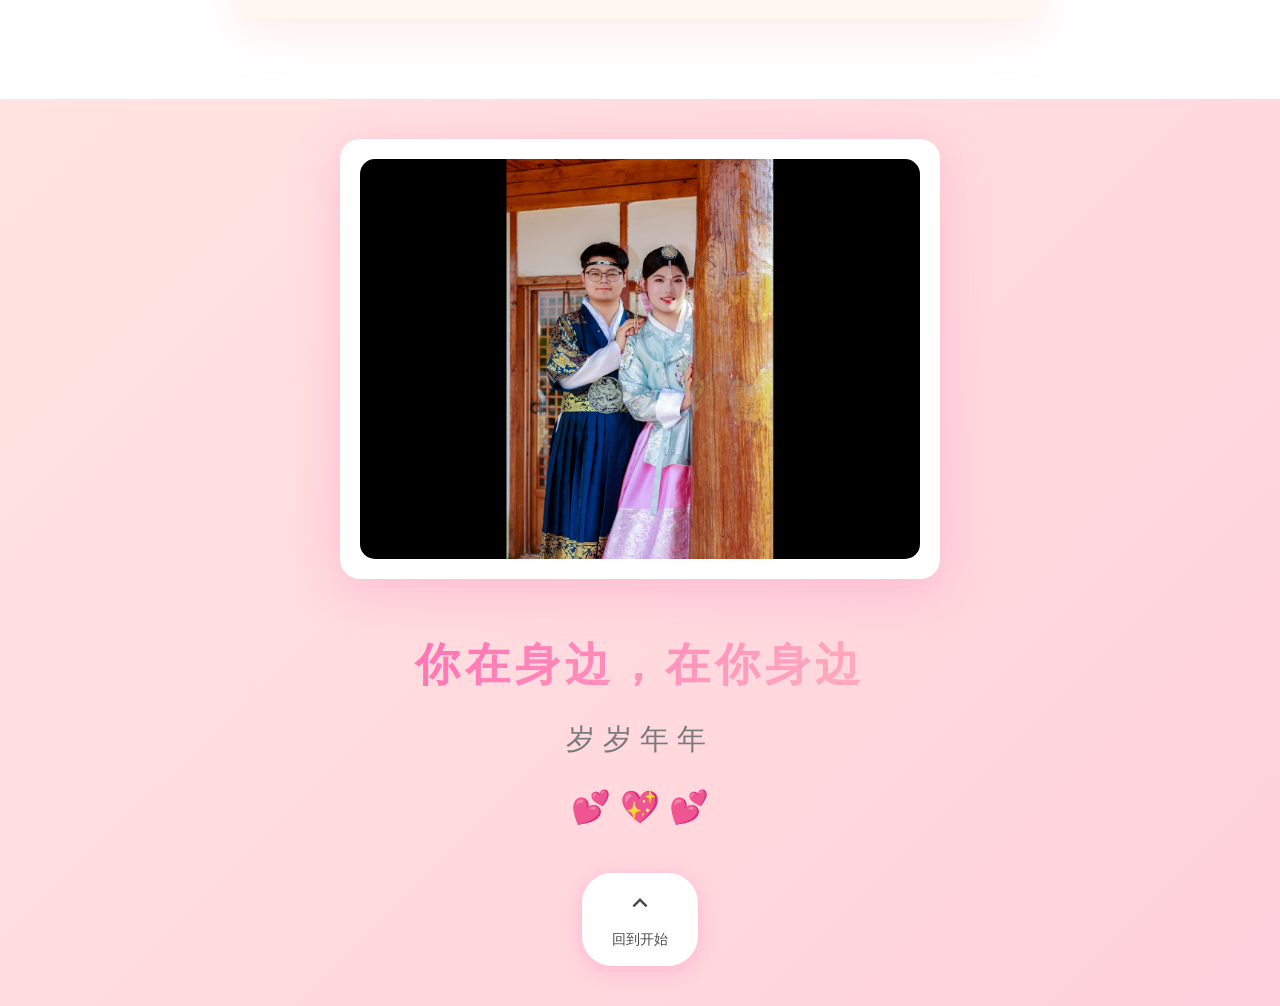
==== commit e9b87a11: "修复上传异常 与新增情书历史功能增加" ====
--- a/index.html
+++ b/index.html
@@ -198,7 +198,7 @@
             <h2 class="section-title">给你的告白信</h2>
             <p class="section-subtitle">字字句句，都是真心</p>
             
-            <div class="letter-container fade-in-up">
+            <div class="letter-container fade-in-up" id="letterContainer">
                 <div class="letter-paper">
                     <div class="letter-header">
                         <span class="heart-decoration">❤️</span>
--- a/css/pages.css
+++ b/css/pages.css
@@ -518,6 +518,11 @@
     margin: 0 auto;
 }
 
+/* 多封情书（历史记录）之间的间距 */
+.letter-paper + .letter-paper {
+    margin-top: 60px;
+}
+
 .letter-paper {
     background: var(--cream);
     padding: 60px 50px;
